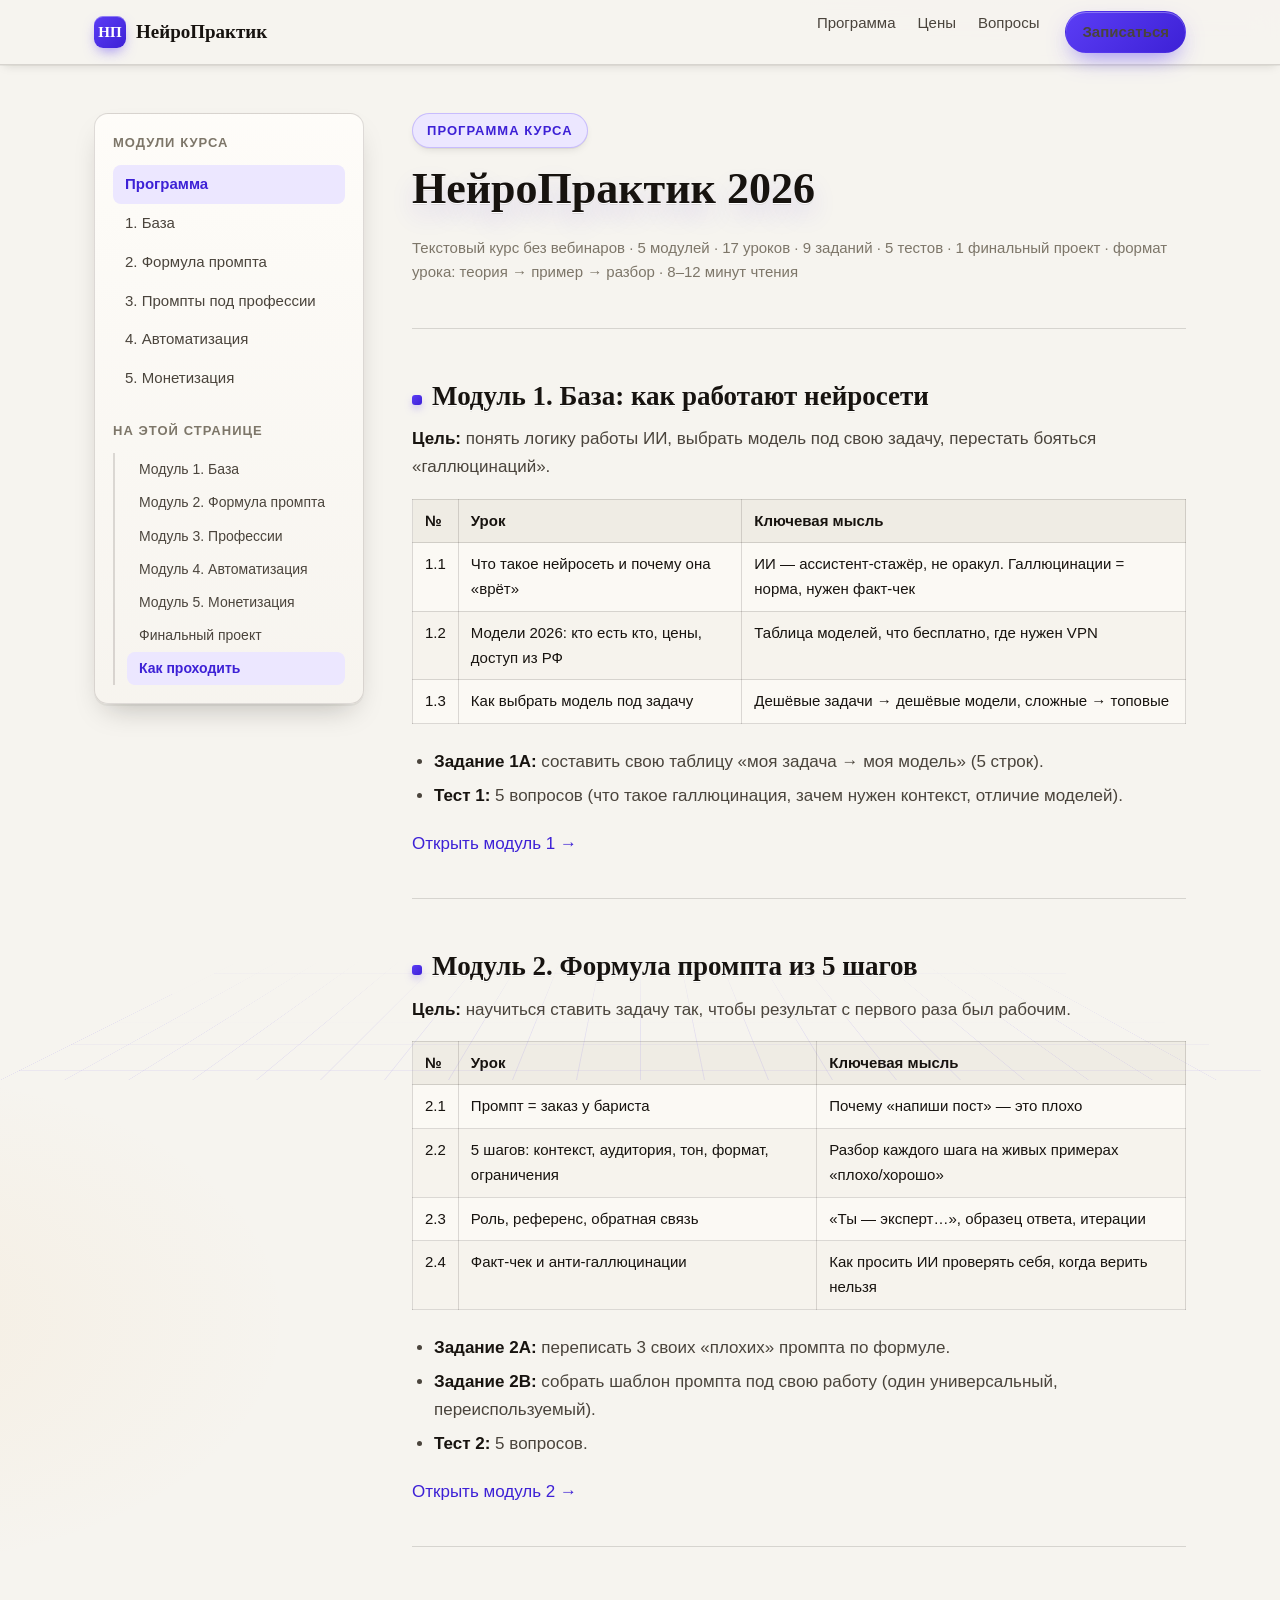
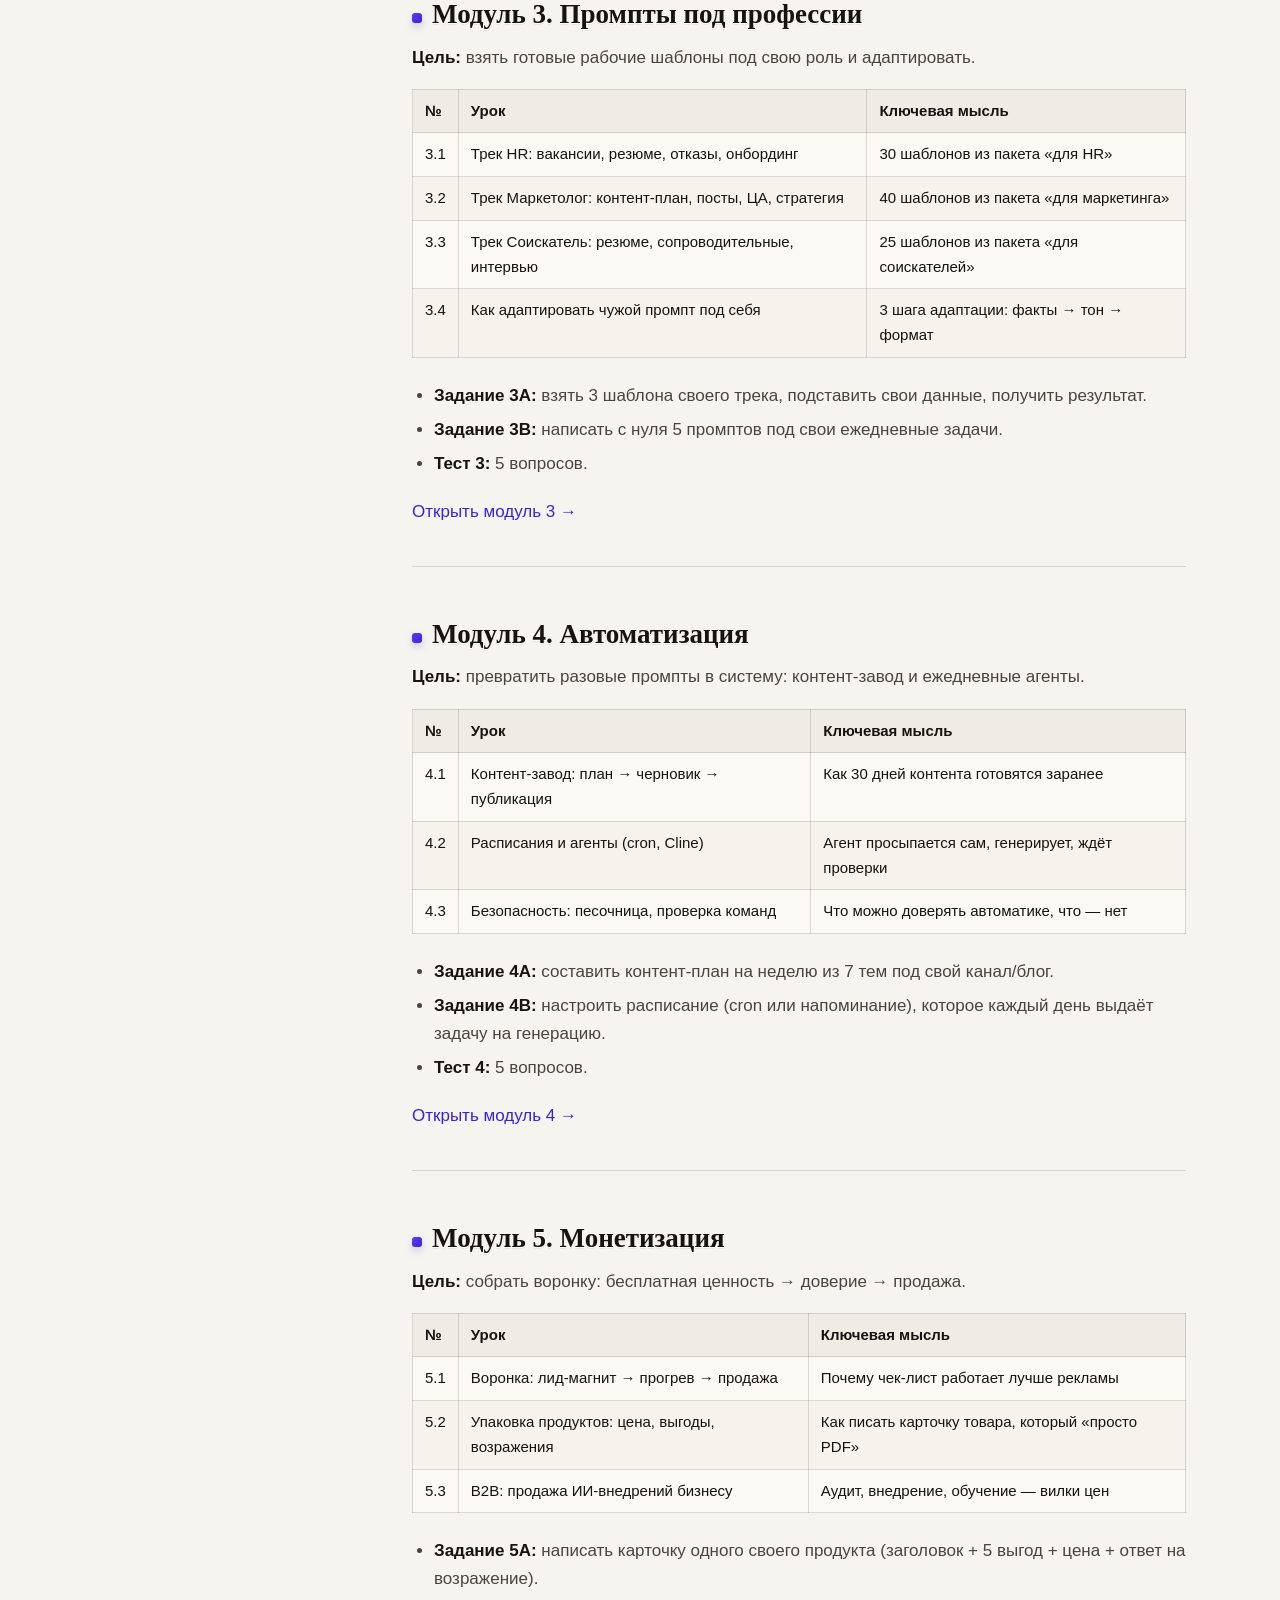
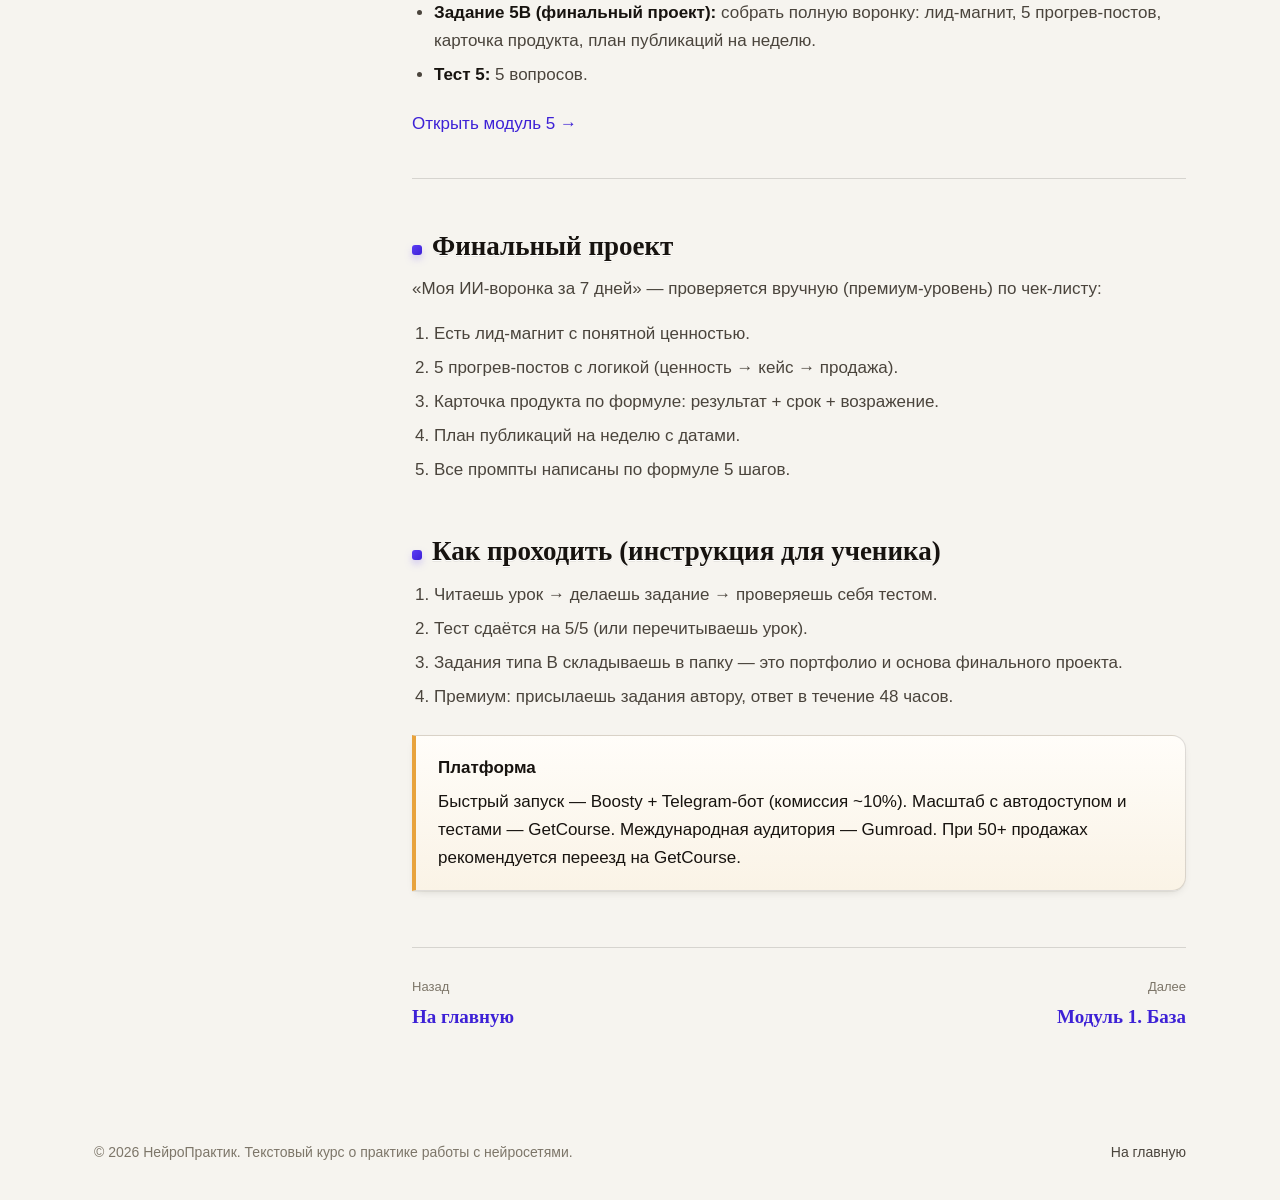
==== kurs/index.html @ 13bbc37a "Курс «НейроПрактик 2026»: 3D-сайт, Telegram-бот продаж, PDF-материалы, контент канала" ====
<!DOCTYPE html>
<html lang="ru">
<head>
  <meta charset="UTF-8">
  <meta name="viewport" content="width=device-width, initial-scale=1.0">
  <title>Программа курса — НейроПрактик 2026</title>
  <link rel="stylesheet" href="../assets/css/style.css">
</head>
<body>

<div class="progress" id="progress"></div>

<nav class="nav">
  <div class="wrap nav-inner">
    <a class="brand" href="../index.html"><span class="brand-mark">НП</span>НейроПрактик</a>
    <button class="burger" id="burger" aria-label="Меню">☰</button>
    <div class="nav-links" id="navLinks">
      <a href="index.html">Программа</a>
      <a href="../index.html#pricing">Цены</a>
      <a href="../index.html#faq">Вопросы</a>
      <a class="btn btn-primary btn-small nav-cta" href="../index.html#pricing">Записаться</a>
    </div>
  </div>
</nav>

<main class="wrap">
  <div class="course-layout">

    <aside class="toc">
      <div class="toc-title">Модули курса</div>
      <ul class="toc-list">
        <li><a class="active" href="index.html">Программа</a></li>
        <li><a href="modul-1.html">1. База</a></li>
        <li><a href="modul-2.html">2. Формула промпта</a></li>
        <li><a href="modul-3.html">3. Промпты под профессии</a></li>
        <li><a href="modul-4.html">4. Автоматизация</a></li>
        <li><a href="modul-5.html">5. Монетизация</a></li>
      </ul>
      <div class="toc-title">На этой странице</div>
      <ul class="toc-list toc-lessons">
        <li><a href="#module-1">Модуль 1. База</a></li>
        <li><a href="#module-2">Модуль 2. Формула промпта</a></li>
        <li><a href="#module-3">Модуль 3. Профессии</a></li>
        <li><a href="#module-4">Модуль 4. Автоматизация</a></li>
        <li><a href="#module-5">Модуль 5. Монетизация</a></li>
        <li><a href="#final">Финальный проект</a></li>
        <li><a href="#how">Как проходить</a></li>
      </ul>
    </aside>

    <article class="lesson-body">
      <header class="lesson-header">
        <span class="eyebrow">Программа курса</span>
        <h1>НейроПрактик 2026</h1>
        <p class="lesson-meta">Текстовый курс без вебинаров · 5 модулей · 17 уроков · 9 заданий · 5 тестов · 1 финальный проект · формат урока: теория → пример → разбор · 8–12 минут чтения</p>
      </header>

      <h2 id="module-1">Модуль 1. База: как работают нейросети</h2>
      <p><strong>Цель:</strong> понять логику работы ИИ, выбрать модель под свою задачу, перестать бояться «галлюцинаций».</p>
      <div class="table-scroll">
        <table>
          <thead><tr><th>№</th><th>Урок</th><th>Ключевая мысль</th></tr></thead>
          <tbody>
            <tr><td>1.1</td><td>Что такое нейросеть и почему она «врёт»</td><td>ИИ — ассистент-стажёр, не оракул. Галлюцинации = норма, нужен факт-чек</td></tr>
            <tr><td>1.2</td><td>Модели 2026: кто есть кто, цены, доступ из РФ</td><td>Таблица моделей, что бесплатно, где нужен VPN</td></tr>
            <tr><td>1.3</td><td>Как выбрать модель под задачу</td><td>Дешёвые задачи → дешёвые модели, сложные → топовые</td></tr>
          </tbody>
        </table>
      </div>
      <ul>
        <li><strong>Задание 1A:</strong> составить свою таблицу «моя задача → моя модель» (5 строк).</li>
        <li><strong>Тест 1:</strong> 5 вопросов (что такое галлюцинация, зачем нужен контекст, отличие моделей).</li>
      </ul>
      <p><a href="modul-1.html">Открыть модуль 1 →</a></p>

      <hr>

      <h2 id="module-2">Модуль 2. Формула промпта из 5 шагов</h2>
      <p><strong>Цель:</strong> научиться ставить задачу так, чтобы результат с первого раза был рабочим.</p>
      <div class="table-scroll">
        <table>
          <thead><tr><th>№</th><th>Урок</th><th>Ключевая мысль</th></tr></thead>
          <tbody>
            <tr><td>2.1</td><td>Промпт = заказ у бариста</td><td>Почему «напиши пост» — это плохо</td></tr>
            <tr><td>2.2</td><td>5 шагов: контекст, аудитория, тон, формат, ограничения</td><td>Разбор каждого шага на живых примерах «плохо/хорошо»</td></tr>
            <tr><td>2.3</td><td>Роль, референс, обратная связь</td><td>«Ты — эксперт…», образец ответа, итерации</td></tr>
            <tr><td>2.4</td><td>Факт-чек и анти-галлюцинации</td><td>Как просить ИИ проверять себя, когда верить нельзя</td></tr>
          </tbody>
        </table>
      </div>
      <ul>
        <li><strong>Задание 2A:</strong> переписать 3 своих «плохих» промпта по формуле.</li>
        <li><strong>Задание 2B:</strong> собрать шаблон промпта под свою работу (один универсальный, переиспользуемый).</li>
        <li><strong>Тест 2:</strong> 5 вопросов.</li>
      </ul>
      <p><a href="modul-2.html">Открыть модуль 2 →</a></p>

      <hr>

      <h2 id="module-3">Модуль 3. Промпты под профессии</h2>
      <p><strong>Цель:</strong> взять готовые рабочие шаблоны под свою роль и адаптировать.</p>
      <div class="table-scroll">
        <table>
          <thead><tr><th>№</th><th>Урок</th><th>Ключевая мысль</th></tr></thead>
          <tbody>
            <tr><td>3.1</td><td>Трек HR: вакансии, резюме, отказы, онбординг</td><td>30 шаблонов из пакета «для HR»</td></tr>
            <tr><td>3.2</td><td>Трек Маркетолог: контент-план, посты, ЦА, стратегия</td><td>40 шаблонов из пакета «для маркетинга»</td></tr>
            <tr><td>3.3</td><td>Трек Соискатель: резюме, сопроводительные, интервью</td><td>25 шаблонов из пакета «для соискателей»</td></tr>
            <tr><td>3.4</td><td>Как адаптировать чужой промпт под себя</td><td>3 шага адаптации: факты → тон → формат</td></tr>
          </tbody>
        </table>
      </div>
      <ul>
        <li><strong>Задание 3A:</strong> взять 3 шаблона своего трека, подставить свои данные, получить результат.</li>
        <li><strong>Задание 3B:</strong> написать с нуля 5 промптов под свои ежедневные задачи.</li>
        <li><strong>Тест 3:</strong> 5 вопросов.</li>
      </ul>
      <p><a href="modul-3.html">Открыть модуль 3 →</a></p>

      <hr>

      <h2 id="module-4">Модуль 4. Автоматизация</h2>
      <p><strong>Цель:</strong> превратить разовые промпты в систему: контент-завод и ежедневные агенты.</p>
      <div class="table-scroll">
        <table>
          <thead><tr><th>№</th><th>Урок</th><th>Ключевая мысль</th></tr></thead>
          <tbody>
            <tr><td>4.1</td><td>Контент-завод: план → черновик → публикация</td><td>Как 30 дней контента готовятся заранее</td></tr>
            <tr><td>4.2</td><td>Расписания и агенты (cron, Cline)</td><td>Агент просыпается сам, генерирует, ждёт проверки</td></tr>
            <tr><td>4.3</td><td>Безопасность: песочница, проверка команд</td><td>Что можно доверять автоматике, что — нет</td></tr>
          </tbody>
        </table>
      </div>
      <ul>
        <li><strong>Задание 4A:</strong> составить контент-план на неделю из 7 тем под свой канал/блог.</li>
        <li><strong>Задание 4B:</strong> настроить расписание (cron или напоминание), которое каждый день выдаёт задачу на генерацию.</li>
        <li><strong>Тест 4:</strong> 5 вопросов.</li>
      </ul>
      <p><a href="modul-4.html">Открыть модуль 4 →</a></p>

      <hr>

      <h2 id="module-5">Модуль 5. Монетизация</h2>
      <p><strong>Цель:</strong> собрать воронку: бесплатная ценность → доверие → продажа.</p>
      <div class="table-scroll">
        <table>
          <thead><tr><th>№</th><th>Урок</th><th>Ключевая мысль</th></tr></thead>
          <tbody>
            <tr><td>5.1</td><td>Воронка: лид-магнит → прогрев → продажа</td><td>Почему чек-лист работает лучше рекламы</td></tr>
            <tr><td>5.2</td><td>Упаковка продуктов: цена, выгоды, возражения</td><td>Как писать карточку товара, который «просто PDF»</td></tr>
            <tr><td>5.3</td><td>B2B: продажа ИИ-внедрений бизнесу</td><td>Аудит, внедрение, обучение — вилки цен</td></tr>
          </tbody>
        </table>
      </div>
      <ul>
        <li><strong>Задание 5A:</strong> написать карточку одного своего продукта (заголовок + 5 выгод + цена + ответ на возражение).</li>
        <li><strong>Задание 5B (финальный проект):</strong> собрать полную воронку: лид-магнит, 5 прогрев-постов, карточка продукта, план публикаций на неделю.</li>
        <li><strong>Тест 5:</strong> 5 вопросов.</li>
      </ul>
      <p><a href="modul-5.html">Открыть модуль 5 →</a></p>

      <hr>

      <h2 id="final">Финальный проект</h2>
      <p>«Моя ИИ-воронка за 7 дней» — проверяется вручную (премиум-уровень) по чек-листу:</p>
      <ol>
        <li>Есть лид-магнит с понятной ценностью.</li>
        <li>5 прогрев-постов с логикой (ценность → кейс → продажа).</li>
        <li>Карточка продукта по формуле: результат + срок + возражение.</li>
        <li>План публикаций на неделю с датами.</li>
        <li>Все промпты написаны по формуле 5 шагов.</li>
      </ol>

      <h2 id="how">Как проходить (инструкция для ученика)</h2>
      <ol>
        <li>Читаешь урок → делаешь задание → проверяешь себя тестом.</li>
        <li>Тест сдаётся на 5/5 (или перечитываешь урок).</li>
        <li>Задания типа B складываешь в папку — это портфолио и основа финального проекта.</li>
        <li>Премиум: присылаешь задания автору, ответ в течение 48 часов.</li>
      </ol>

      <div class="callout reveal">
        <div class="callout-title">Платформа</div>
        <p>Быстрый запуск — Boosty + Telegram-бот (комиссия ~10%). Масштаб с автодоступом и тестами — GetCourse. Международная аудитория — Gumroad. При 50+ продажах рекомендуется переезд на GetCourse.</p>
      </div>

      <nav class="pager">
        <a href="../index.html">
          <span class="pager-label">Назад</span>
          <span class="pager-title">На главную</span>
        </a>
        <a class="next" href="modul-1.html">
          <span class="pager-label">Далее</span>
          <span class="pager-title">Модуль 1. База</span>
        </a>
      </nav>
    </article>
  </div>
</main>

<footer class="footer">
  <div class="wrap footer-inner">
    <span>© 2026 НейроПрактик. Текстовый курс о практике работы с нейросетями.</span>
    <span><a href="../index.html">На главную</a></span>
  </div>
</footer>

<script src="../assets/js/app.js"></script>
</body>
</html>
---- assets/css/style.css ----
/* ==========================================================================
   НейроПрактик 2026 — 3D-редакция дизайн-системы
   Глубина, перспектива, свет: бумага + чернила + электрический фиолет
   ========================================================================== */

:root {
  --paper: #f6f4ef;
  --paper-2: #efece4;
  --ink: #17130f;
  --ink-soft: #4a443c;
  --muted: #7d7669;
  --violet: #5b3df5;
  --violet-deep: #3d21d6;
  --violet-light: #8f76ff;
  --violet-tint: #ece7ff;
  --amber: #e8a33d;
  --green: #1f7a4d;
  --card: #fffdf9;
  --line: rgba(23, 19, 15, 0.14);
  --line-strong: rgba(23, 19, 15, 0.32);
  --display: Georgia, "Times New Roman", "Noto Serif", serif;
  --body: -apple-system, BlinkMacSystemFont, "Segoe UI", Roboto, "Helvetica Neue", Arial, sans-serif;
  --mono: "SF Mono", ui-monospace, Menlo, Consolas, monospace;
  --wrap: 1140px;
  --radius: 14px;
  /* 3D-токены */
  --depth-1: 0 1px 0 rgba(23, 19, 15, 0.05), 0 4px 10px -4px rgba(23, 19, 15, 0.15);
  --depth-2: 0 2px 0 rgba(23, 19, 15, 0.05), 0 14px 30px -12px rgba(23, 19, 15, 0.28);
  --depth-3: 0 4px 0 rgba(23, 19, 15, 0.06), 0 30px 60px -24px rgba(23, 19, 15, 0.38);
  --glow-violet: 0 18px 50px -18px rgba(91, 61, 245, 0.55);
  --ease-3d: cubic-bezier(0.22, 1, 0.36, 1);
}

* { box-sizing: border-box; }

html { scroll-behavior: smooth; }

body {
  margin: 0;
  font-family: var(--body);
  font-size: 17px;
  line-height: 1.65;
  color: var(--ink);
  background:
    radial-gradient(900px 480px at 85% -5%, rgba(91, 61, 245, 0.10), transparent 60%),
    radial-gradient(700px 420px at -10% 30%, rgba(232, 163, 61, 0.07), transparent 60%),
    var(--paper);
  -webkit-font-smoothing: antialiased;
  overflow-x: hidden;
}

/* фоновая перспективная сетка */
body::before {
  content: "";
  position: fixed;
  inset: auto 0 -20% 0;
  height: 45vh;
  background-image:
    linear-gradient(rgba(91, 61, 245, 0.10) 1px, transparent 1px),
    linear-gradient(90deg, rgba(91, 61, 245, 0.10) 1px, transparent 1px);
  background-size: 64px 64px;
  transform: perspective(600px) rotateX(62deg);
  transform-origin: center bottom;
  mask-image: linear-gradient(to top, #000 30%, transparent);
  -webkit-mask-image: linear-gradient(to top, #000 30%, transparent);
  pointer-events: none;
  z-index: 0;
}

main, .nav, .footer { position: relative; z-index: 1; }

img { max-width: 100%; }

a { color: var(--violet-deep); text-decoration: none; }
a:hover { text-decoration: underline; }

h1, h2, h3, h4 { font-family: var(--display); font-weight: 700; line-height: 1.12; margin: 0 0 0.5em; }

p { margin: 0 0 1em; }

.wrap { max-width: var(--wrap); margin: 0 auto; padding: 0 24px; }

/* ---------- 3D-утилиты ---------- */

.scene { perspective: 1200px; }

.tilt3d {
  transform-style: preserve-3d;
  transition: transform 0.35s var(--ease-3d), box-shadow 0.35s var(--ease-3d);
  will-change: transform;
}

.reveal { opacity: 1; transform: none; }
.js .reveal {
  opacity: 0;
  transform: translateY(34px) rotateX(8deg);
  transform-origin: center top;
  transition: opacity 0.7s var(--ease-3d), transform 0.7s var(--ease-3d);
}
.js .reveal.in-view { opacity: 1; transform: translateY(0) rotateX(0); }

@media (prefers-reduced-motion: reduce) {
  .js .reveal { opacity: 1; transform: none; transition: none; }
  html { scroll-behavior: auto; }
  .tilt3d { transition: none; }
}

/* ---------- прогресс и навигация ---------- */

.progress {
  position: fixed; top: 0; left: 0; height: 3px; width: 0;
  background: linear-gradient(90deg, var(--violet), var(--amber));
  z-index: 100; transition: width 0.1s linear;
}

.nav {
  position: sticky; top: 0; z-index: 90;
  background: rgba(246, 244, 239, 0.85);
  backdrop-filter: blur(14px);
  border-bottom: 1px solid var(--line);
  box-shadow: var(--depth-1);
}
.nav-inner { display: flex; align-items: center; gap: 28px; height: 64px; }
.brand { display: flex; align-items: center; gap: 10px; font-family: var(--display); font-weight: 700; font-size: 19px; color: var(--ink); }
.brand:hover { text-decoration: none; }
.brand-mark {
  width: 32px; height: 32px; border-radius: 9px; display: grid; place-items: center;
  background: linear-gradient(135deg, var(--violet), var(--violet-deep));
  color: #fff; font-family: var(--display); font-size: 15px; font-weight: 700;
  box-shadow: 0 6px 14px -4px rgba(91, 61, 245, 0.6), inset 0 1px 0 rgba(255, 255, 255, 0.35);
  transform: translateZ(10px);
}
.nav-links { display: flex; gap: 22px; margin-left: auto; }
.nav-links a { color: var(--ink-soft); font-size: 15px; }
.nav-links a:hover { color: var(--violet-deep); text-decoration: none; }
.nav-cta { margin-left: 4px; }

.btn {
  display: inline-flex; align-items: center; gap: 8px;
  padding: 12px 24px; border-radius: 999px; font-size: 15px; font-weight: 600;
  border: 1px solid transparent; cursor: pointer; text-align: center;
  transition: transform 0.15s var(--ease-3d), box-shadow 0.15s var(--ease-3d), background 0.15s;
}
.btn:hover { text-decoration: none; }
.btn:active { transform: translateY(2px); }
.btn-primary {
  background: linear-gradient(135deg, var(--violet), var(--violet-deep));
  color: #fff;
  box-shadow: 0 10px 24px -8px rgba(91, 61, 245, 0.65), inset 0 1px 0 rgba(255, 255, 255, 0.3);
}
.btn-primary:hover { transform: translateY(-2px); box-shadow: 0 16px 32px -10px rgba(91, 61, 245, 0.75), inset 0 1px 0 rgba(255, 255, 255, 0.3); }
.btn-ghost { border-color: var(--line-strong); color: var(--ink); background: rgba(255, 253, 249, 0.7); }
.btn-ghost:hover { border-color: var(--ink); transform: translateY(-2px); box-shadow: var(--depth-2); }
.btn-small { padding: 8px 16px; font-size: 14px; }

.burger { display: none; margin-left: auto; background: rgba(255, 253, 249, 0.8); border: 1px solid var(--line-strong); border-radius: 8px; padding: 8px 12px; font-size: 18px; cursor: pointer; }

/* ---------- герой ---------- */

.hero { padding: 90px 0 70px; border-bottom: 1px solid var(--line); position: relative; overflow: hidden; }

.orb {
  position: absolute; border-radius: 50%; pointer-events: none;
  filter: blur(2px); will-change: transform;
}
.orb-1 {
  width: 420px; height: 420px; top: -160px; right: -80px;
  background: radial-gradient(circle at 35% 35%, rgba(143, 118, 255, 0.85), rgba(91, 61, 245, 0.25) 55%, transparent 75%);
  box-shadow: inset -30px -30px 80px rgba(61, 33, 214, 0.35);
}
.orb-2 {
  width: 220px; height: 220px; top: 220px; right: 220px;
  background: radial-gradient(circle at 35% 35%, rgba(255, 214, 145, 0.9), rgba(232, 163, 61, 0.25) 55%, transparent 78%);
}
.orb-3 {
  width: 120px; height: 120px; top: 80px; left: 44%;
  background: radial-gradient(circle at 35% 35%, rgba(255, 255, 255, 0.95), rgba(143, 118, 255, 0.3) 60%, transparent 80%);
}

/* плавающий 3D-стек модулей в герое */
.hero-stack {
  position: absolute; top: 96px; right: 40px; width: 300px; height: 300px;
  perspective: 1000px; pointer-events: none;
}
.hero-card3d {
  position: absolute; width: 230px; padding: 16px 18px;
  background: rgba(255, 253, 249, 0.92); border: 1px solid var(--line);
  border-radius: 14px; box-shadow: var(--depth-3);
  backdrop-filter: blur(6px);
  font-size: 14px;
}
.hero-card3d b { font-family: var(--display); display: block; font-size: 15px; margin-bottom: 2px; }
.hero-card3d span { color: var(--muted); font-size: 12.5px; }
.hero-card3d.c1 { top: 0; left: 40px; transform: rotateY(-14deg) rotateX(6deg) translateZ(40px); }
.hero-card3d.c2 { top: 92px; left: 8px; transform: rotateY(-10deg) rotateX(4deg) translateZ(80px); }
.hero-card3d.c3 { top: 184px; left: 48px; transform: rotateY(-16deg) rotateX(8deg) translateZ(20px); }
.hero-card3d .chip-mini {
  display: inline-block; font-size: 11px; font-weight: 700; letter-spacing: 0.06em;
  text-transform: uppercase; color: var(--violet-deep); background: var(--violet-tint);
  border-radius: 999px; padding: 2px 10px; margin-bottom: 8px;
}

.eyebrow {
  display: inline-flex; align-items: center; gap: 8px;
  font-size: 13px; font-weight: 700; letter-spacing: 0.08em; text-transform: uppercase;
  color: var(--violet-deep); background: var(--violet-tint);
  border: 1px solid rgba(91, 61, 245, 0.25); border-radius: 999px; padding: 6px 14px;
  margin-bottom: 22px; box-shadow: var(--depth-1);
}
.hero h1 {
  font-size: clamp(38px, 5.4vw, 62px); max-width: 15em; letter-spacing: -0.02em;
  text-shadow: 0 1px 0 #fff, 0 2px 0 rgba(23, 19, 15, 0.08), 0 14px 30px rgba(61, 33, 214, 0.18);
}
.hero h1 em {
  font-style: normal; color: var(--violet-deep);
  text-shadow: 0 1px 0 #fff, 0 3px 0 rgba(61, 33, 214, 0.25), 0 16px 34px rgba(91, 61, 245, 0.4);
}
.hero-sub { font-size: 19px; color: var(--ink-soft); max-width: 42em; margin-bottom: 30px; }
.hero-actions { display: flex; flex-wrap: wrap; gap: 14px; margin-bottom: 54px; }

.stats {
  display: grid; grid-template-columns: repeat(5, 1fr);
  border: 1px solid var(--line); border-radius: var(--radius);
  background: linear-gradient(180deg, #fffdf9, #f3f0e9);
  box-shadow: var(--depth-3);
  transform: rotateX(4deg); transform-origin: center top;
}
.stat { padding: 20px 22px; border-right: 1px solid var(--line); }
.stat:last-child { border-right: 0; }
.stat b {
  display: block; font-family: var(--display); font-size: 34px; line-height: 1; color: var(--violet-deep);
  text-shadow: 0 2px 0 rgba(61, 33, 214, 0.18);
}
.stat span { font-size: 13px; color: var(--muted); }

/* ---------- секции ---------- */

.section { padding: 72px 0; border-bottom: 1px solid var(--line); }
.section-head { max-width: 40em; margin-bottom: 40px; }
.section-tag { font-size: 13px; font-weight: 700; letter-spacing: 0.08em; text-transform: uppercase; color: var(--violet-deep); margin-bottom: 10px; }
.section-head h2 {
  font-size: clamp(28px, 3.4vw, 40px); letter-spacing: -0.01em;
  text-shadow: 0 1px 0 #fff, 0 2px 0 rgba(23, 19, 15, 0.07);
}
.section-head p { color: var(--ink-soft); font-size: 18px; margin-bottom: 0; }

.grid { display: grid; gap: 20px; }
.grid-3 { grid-template-columns: repeat(3, 1fr); }
.grid-2 { grid-template-columns: repeat(2, 1fr); }

.card {
  background: linear-gradient(180deg, #fffdf9, #faf7f1);
  border: 1px solid var(--line); border-radius: var(--radius);
  padding: 26px; box-shadow: var(--depth-1);
  transform-style: preserve-3d;
}
.card:hover { box-shadow: var(--depth-3); }
.card h3 { font-size: 21px; transform: translateZ(24px); }
.card p { color: var(--ink-soft); margin-bottom: 0; transform: translateZ(12px); }
.card-num { font-family: var(--display); font-size: 15px; color: var(--violet-deep); font-weight: 700; margin-bottom: 14px; display: block; transform: translateZ(18px); }

/* ---------- программа (3D-модули) ---------- */

.module {
  display: grid; grid-template-columns: 110px 1fr auto; gap: 24px; align-items: center;
  padding: 26px; margin-bottom: 14px;
  background: linear-gradient(180deg, #fffdf9, #f7f4ee);
  border: 1px solid var(--line); border-radius: var(--radius);
  box-shadow: var(--depth-1);
  transform-style: preserve-3d;
  transition: transform 0.35s var(--ease-3d), box-shadow 0.35s var(--ease-3d);
}
.module:hover { box-shadow: var(--depth-3); }
.module-index {
  font-family: var(--display); font-size: 54px; font-weight: 700; color: var(--violet);
  line-height: 1; text-align: center;
  text-shadow:
    0 1px 0 rgba(255, 255, 255, 0.9),
    1px 1px 0 rgba(91, 61, 245, 0.35),
    2px 2px 0 rgba(91, 61, 245, 0.28),
    3px 3px 0 rgba(91, 61, 245, 0.2),
    4px 4px 0 rgba(61, 33, 214, 0.16),
    6px 10px 18px rgba(61, 33, 214, 0.3);
  transform: translateZ(30px);
}
.module h3 { font-size: 23px; margin-bottom: 6px; transform: translateZ(20px); }
.module-goal { color: var(--ink-soft); margin-bottom: 12px; max-width: 46em; transform: translateZ(10px); }
.module-meta { display: flex; flex-wrap: wrap; gap: 8px; transform: translateZ(8px); }
.chip {
  font-size: 13px; color: var(--ink-soft); background: var(--paper-2);
  border: 1px solid var(--line); border-radius: 999px; padding: 3px 12px;
  box-shadow: inset 0 1px 0 rgba(255, 255, 255, 0.7);
}
.module-link { align-self: center; transform: translateZ(20px); }

/* ---------- цены ---------- */

.prices { display: grid; grid-template-columns: repeat(4, 1fr); gap: 16px; align-items: stretch; }
.tier {
  background: linear-gradient(180deg, #fffdf9, #f5f2ec);
  border: 1px solid var(--line); border-radius: var(--radius);
  padding: 28px 24px; display: flex; flex-direction: column; position: relative;
  box-shadow: var(--depth-1);
  transform-style: preserve-3d;
  transition: transform 0.35s var(--ease-3d), box-shadow 0.35s var(--ease-3d);
}
.tier:hover { box-shadow: var(--depth-3); }
.tier-popular {
  border: 2px solid var(--violet);
  box-shadow: var(--glow-violet), var(--depth-2);
  background: linear-gradient(180deg, #ffffff, #efeaff);
  transform: translateZ(40px) rotateY(-2deg);
}
.tier-popular:hover { transform: translateZ(60px) rotateY(-2deg) translateY(-4px); }
.tier-flag {
  position: absolute; top: -13px; left: 24px;
  background: linear-gradient(135deg, var(--violet), var(--violet-deep));
  color: #fff; font-size: 12px; font-weight: 700;
  letter-spacing: 0.06em; text-transform: uppercase; border-radius: 999px; padding: 4px 12px;
  box-shadow: 0 8px 18px -6px rgba(91, 61, 245, 0.7);
}
.tier h3 { font-size: 20px; transform: translateZ(18px); }
.tier-price {
  font-family: var(--display); font-size: 38px; font-weight: 700; margin: 4px 0 14px;
  text-shadow: 0 2px 0 rgba(61, 33, 214, 0.15); transform: translateZ(14px);
}
.tier-price small { font-size: 15px; color: var(--muted); font-family: var(--body); font-weight: 400; }
.tier ul { list-style: none; margin: 0 0 24px; padding: 0; transform: translateZ(8px); }
.tier li { padding: 7px 0 7px 26px; position: relative; color: var(--ink-soft); font-size: 15px; border-top: 1px dashed var(--line); }
.tier li:first-child { border-top: 0; }
.tier li::before { content: "✓"; position: absolute; left: 2px; color: var(--violet); font-weight: 700; }
.tier .btn { margin-top: auto; }

/* ---------- FAQ ---------- */

.faq details {
  border: 1px solid var(--line); border-radius: var(--radius);
  background: linear-gradient(180deg, #fffdf9, #faf7f1);
  margin-bottom: 12px; box-shadow: var(--depth-1);
  transition: box-shadow 0.3s var(--ease-3d), transform 0.3s var(--ease-3d);
}
.faq details:hover { box-shadow: var(--depth-2); transform: translateY(-1px); }
.faq summary {
  cursor: pointer; list-style: none; padding: 18px 22px;
  font-family: var(--display); font-weight: 700; font-size: 18px;
  display: flex; justify-content: space-between; gap: 16px; align-items: center;
}
.faq summary::-webkit-details-marker { display: none; }
.faq summary::after { content: "+"; font-family: var(--body); font-size: 22px; color: var(--violet); }
.faq details[open] summary::after { content: "–"; }
.faq .faq-body { padding: 0 22px 20px; color: var(--ink-soft); }

/* ---------- CTA и подвал ---------- */

.cta { background: linear-gradient(160deg, #241c3d, var(--ink) 60%); color: var(--paper); padding: 72px 0; position: relative; overflow: hidden; }
.cta::after {
  content: ""; position: absolute; width: 480px; height: 480px; top: -200px; right: -120px; border-radius: 50%;
  background: radial-gradient(circle at 35% 35%, rgba(143, 118, 255, 0.5), transparent 65%);
  pointer-events: none;
}
.cta h2 { font-size: clamp(28px, 3.6vw, 42px); color: #fff; max-width: 18em; text-shadow: 0 2px 0 rgba(0, 0, 0, 0.3), 0 18px 40px rgba(91, 61, 245, 0.4); }
.cta p { color: rgba(246, 244, 239, 0.72); max-width: 40em; }
.cta .btn-primary { background: linear-gradient(135deg, #f2b45c, var(--amber)); color: var(--ink); box-shadow: 0 14px 30px -10px rgba(232, 163, 61, 0.7); }
.cta .btn-primary:hover { box-shadow: 0 20px 40px -12px rgba(232, 163, 61, 0.8); }
.cta .btn-ghost { border-color: rgba(246, 244, 239, 0.4); color: var(--paper); background: transparent; }
.cta .btn-ghost:hover { border-color: var(--paper); }
.cta-actions { display: flex; flex-wrap: wrap; gap: 14px; margin-top: 26px; position: relative; z-index: 1; }

.footer { padding: 36px 0; color: var(--muted); font-size: 14px; }
.footer-inner { display: flex; flex-wrap: wrap; gap: 18px; justify-content: space-between; }
.footer a { color: var(--ink-soft); }

/* ---------- страницы курса ---------- */

.course-layout { display: grid; grid-template-columns: 270px 1fr; gap: 48px; padding: 48px 0 72px; }

.toc {
  position: sticky; top: 88px; align-self: start; max-height: calc(100vh - 120px); overflow: auto;
  background: linear-gradient(180deg, rgba(255, 253, 249, 0.9), rgba(247, 244, 238, 0.9));
  border: 1px solid var(--line); border-radius: var(--radius);
  padding: 18px; box-shadow: var(--depth-2);
}
.toc-title { font-size: 13px; font-weight: 700; letter-spacing: 0.08em; text-transform: uppercase; color: var(--muted); margin-bottom: 12px; }
.toc-list { list-style: none; margin: 0 0 22px; padding: 0; }
.toc-list a { display: block; padding: 7px 12px; border-radius: 8px; color: var(--ink-soft); font-size: 15px; }
.toc-list a:hover { background: var(--paper-2); text-decoration: none; }
.toc-list a.active { background: var(--violet-tint); color: var(--violet-deep); font-weight: 600; }
.toc-lessons { margin: 6px 0 0 0; padding-left: 12px; border-left: 2px solid var(--line); }
.toc-lessons a { font-size: 14px; padding: 5px 12px; }

.lesson-header {
  border-bottom: 1px solid var(--line); padding-bottom: 28px; margin-bottom: 36px;
}
.lesson-header .eyebrow { margin-bottom: 16px; }
.lesson-header h1 { font-size: clamp(30px, 4vw, 44px); text-shadow: 0 1px 0 #fff, 0 2px 0 rgba(23, 19, 15, 0.07), 0 12px 26px rgba(61, 33, 214, 0.15); }
.lesson-meta { color: var(--muted); font-size: 15px; }

.lesson-body { max-width: 46em; }
.lesson-body h2 {
  font-size: 27px; margin: 44px 0 14px; padding-top: 8px;
  text-shadow: 0 1px 0 #fff, 0 2px 0 rgba(23, 19, 15, 0.06);
}
.lesson-body h2::before {
  content: ""; display: inline-block; width: 10px; height: 10px; border-radius: 3px;
  background: linear-gradient(135deg, var(--violet), var(--violet-deep));
  margin-right: 10px; box-shadow: 0 4px 8px -2px rgba(91, 61, 245, 0.6);
}
.lesson-body h3 { font-size: 20px; margin: 30px 0 10px; }
.lesson-body > p, .lesson-body li { color: var(--ink-soft); }
.lesson-body strong { color: var(--ink); }
.lesson-body ul, .lesson-body ol { margin: 0 0 1.2em; padding-left: 22px; }
.lesson-body li { margin-bottom: 6px; }
.lesson-body hr { border: 0; border-top: 1px solid var(--line); margin: 40px 0; }
.lesson-body blockquote {
  margin: 20px 0; padding: 14px 20px; border-left: 3px solid var(--violet);
  background: linear-gradient(180deg, var(--violet-tint), #e2dbff);
  border-radius: 0 10px 10px 0; color: var(--ink);
  box-shadow: var(--depth-1), inset 0 1px 0 rgba(255, 255, 255, 0.6);
}
.lesson-body blockquote p:last-child { margin-bottom: 0; }
.lesson-body code { font-family: var(--mono); font-size: 0.9em; background: var(--paper-2); padding: 2px 6px; border-radius: 5px; }
.lesson-body pre {
  background: linear-gradient(160deg, #241f36, #14101d); color: #e9e6df;
  padding: 18px 20px; border-radius: var(--radius); overflow: auto;
  box-shadow: var(--depth-3), inset 0 1px 0 rgba(255, 255, 255, 0.08);
}
.lesson-body pre code { background: none; padding: 0; color: inherit; }

.table-scroll { overflow-x: auto; margin: 0 0 1.4em; }
table { border-collapse: collapse; width: 100%; font-size: 15px; background: rgba(255, 253, 249, 0.6); }
th, td { border: 1px solid var(--line); padding: 9px 12px; text-align: left; vertical-align: top; }
th { background: var(--paper-2); font-weight: 700; }
tbody tr:nth-child(even) { background: rgba(239, 236, 228, 0.45); }

.callout {
  border: 1px solid var(--line); border-left: 4px solid var(--amber);
  background: linear-gradient(180deg, #fffdf9, #faf3e6);
  border-radius: 0 var(--radius) var(--radius) 0;
  padding: 18px 22px; margin: 24px 0; box-shadow: var(--depth-1);
}
.callout-title { font-weight: 700; margin-bottom: 6px; }
.callout p:last-child { margin-bottom: 0; }

.task {
  border: 1px solid var(--line);
  background: linear-gradient(180deg, #fffdf9, #f4f1ea);
  border-radius: var(--radius); padding: 24px 26px; margin: 28px 0;
  box-shadow: var(--depth-2), inset 0 1px 0 rgba(255, 255, 255, 0.7);
}
.task-tag {
  display: inline-block; font-size: 12px; font-weight: 700; letter-spacing: 0.06em;
  text-transform: uppercase; color: var(--violet-deep); background: var(--violet-tint);
  border-radius: 6px; padding: 3px 10px; margin-bottom: 12px;
  box-shadow: var(--depth-1);
}
.task h3 { margin-top: 0; }

.test {
  border: 1px dashed var(--line-strong); border-radius: var(--radius);
  padding: 24px 26px; margin: 28px 0; background: rgba(255, 253, 249, 0.7);
}
.test ol { margin-bottom: 14px; }
.test-answer { font-weight: 700; color: var(--green); }

.checklist { list-style: none; padding: 0; }
.checklist li { padding-left: 30px; position: relative; margin-bottom: 8px; }
.checklist li::before {
  content: ""; position: absolute; left: 0; top: 7px; width: 15px; height: 15px;
  border: 1.5px solid var(--line-strong); border-radius: 4px;
  box-shadow: inset 0 1px 2px rgba(23, 19, 15, 0.12);
}

.pager {
  display: flex; justify-content: space-between; gap: 16px;
  border-top: 1px solid var(--line); padding-top: 28px; margin-top: 56px;
}
.pager a { max-width: 48%; }
.pager .pager-label { display: block; font-size: 13px; color: var(--muted); margin-bottom: 4px; }
.pager .pager-title { font-family: var(--display); font-weight: 700; font-size: 19px; color: var(--violet-deep); }
.pager .next { text-align: right; margin-left: auto; }

/* ---------- адаптив ---------- */

@media (max-width: 1280px) {
  .hero-stack { display: none; }
}

@media (max-width: 1024px) {
  .prices { grid-template-columns: repeat(2, 1fr); }
  .tier-popular { transform: none; }
  .tier-popular:hover { transform: translateY(-4px); }
  .stats { grid-template-columns: repeat(3, 1fr); }
  .stat:nth-child(3) { border-right: 0; }
  .course-layout { grid-template-columns: 1fr; }
  .toc { position: static; max-height: none; }
}

@media (max-width: 760px) {
  body { font-size: 16px; }
  .nav-links, .nav-cta { display: none; }
  .nav-links.open { display: flex; flex-direction: column; position: absolute; top: 64px; left: 0; right: 0; background: var(--paper); border-bottom: 1px solid var(--line); padding: 16px 24px 20px; gap: 14px; }
  .nav-links.open .nav-cta { display: inline-flex; }
  .burger { display: block; }
  .grid-3, .grid-2 { grid-template-columns: 1fr; }
  .prices { grid-template-columns: 1fr; }
  .stats { grid-template-columns: repeat(2, 1fr); transform: none; }
  .stat { border-right: 0; border-bottom: 1px solid var(--line); }
  .stat:nth-child(odd) { border-right: 1px solid var(--line); }
  .module { grid-template-columns: 1fr; gap: 10px; }
  .module-link { justify-self: start; }
  .section { padding: 52px 0; }
  .hero { padding: 56px 0 48px; }
}
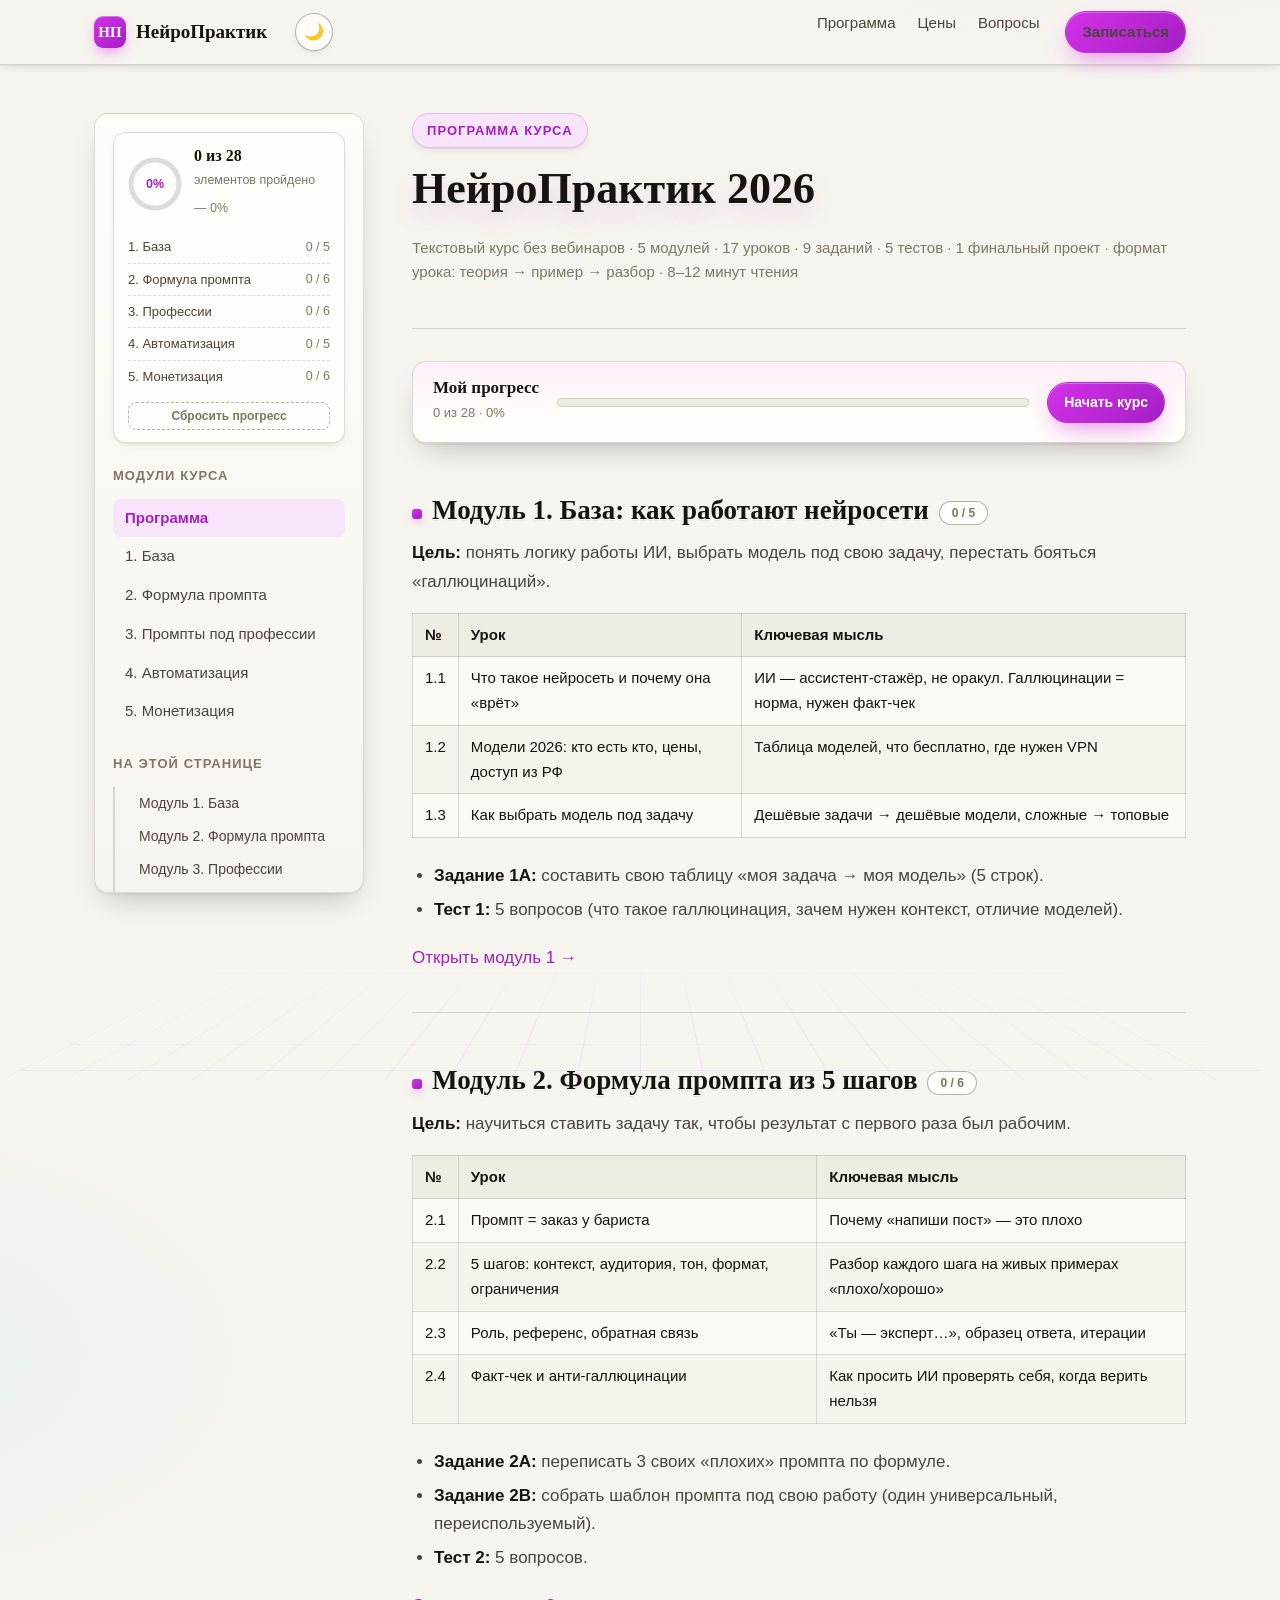
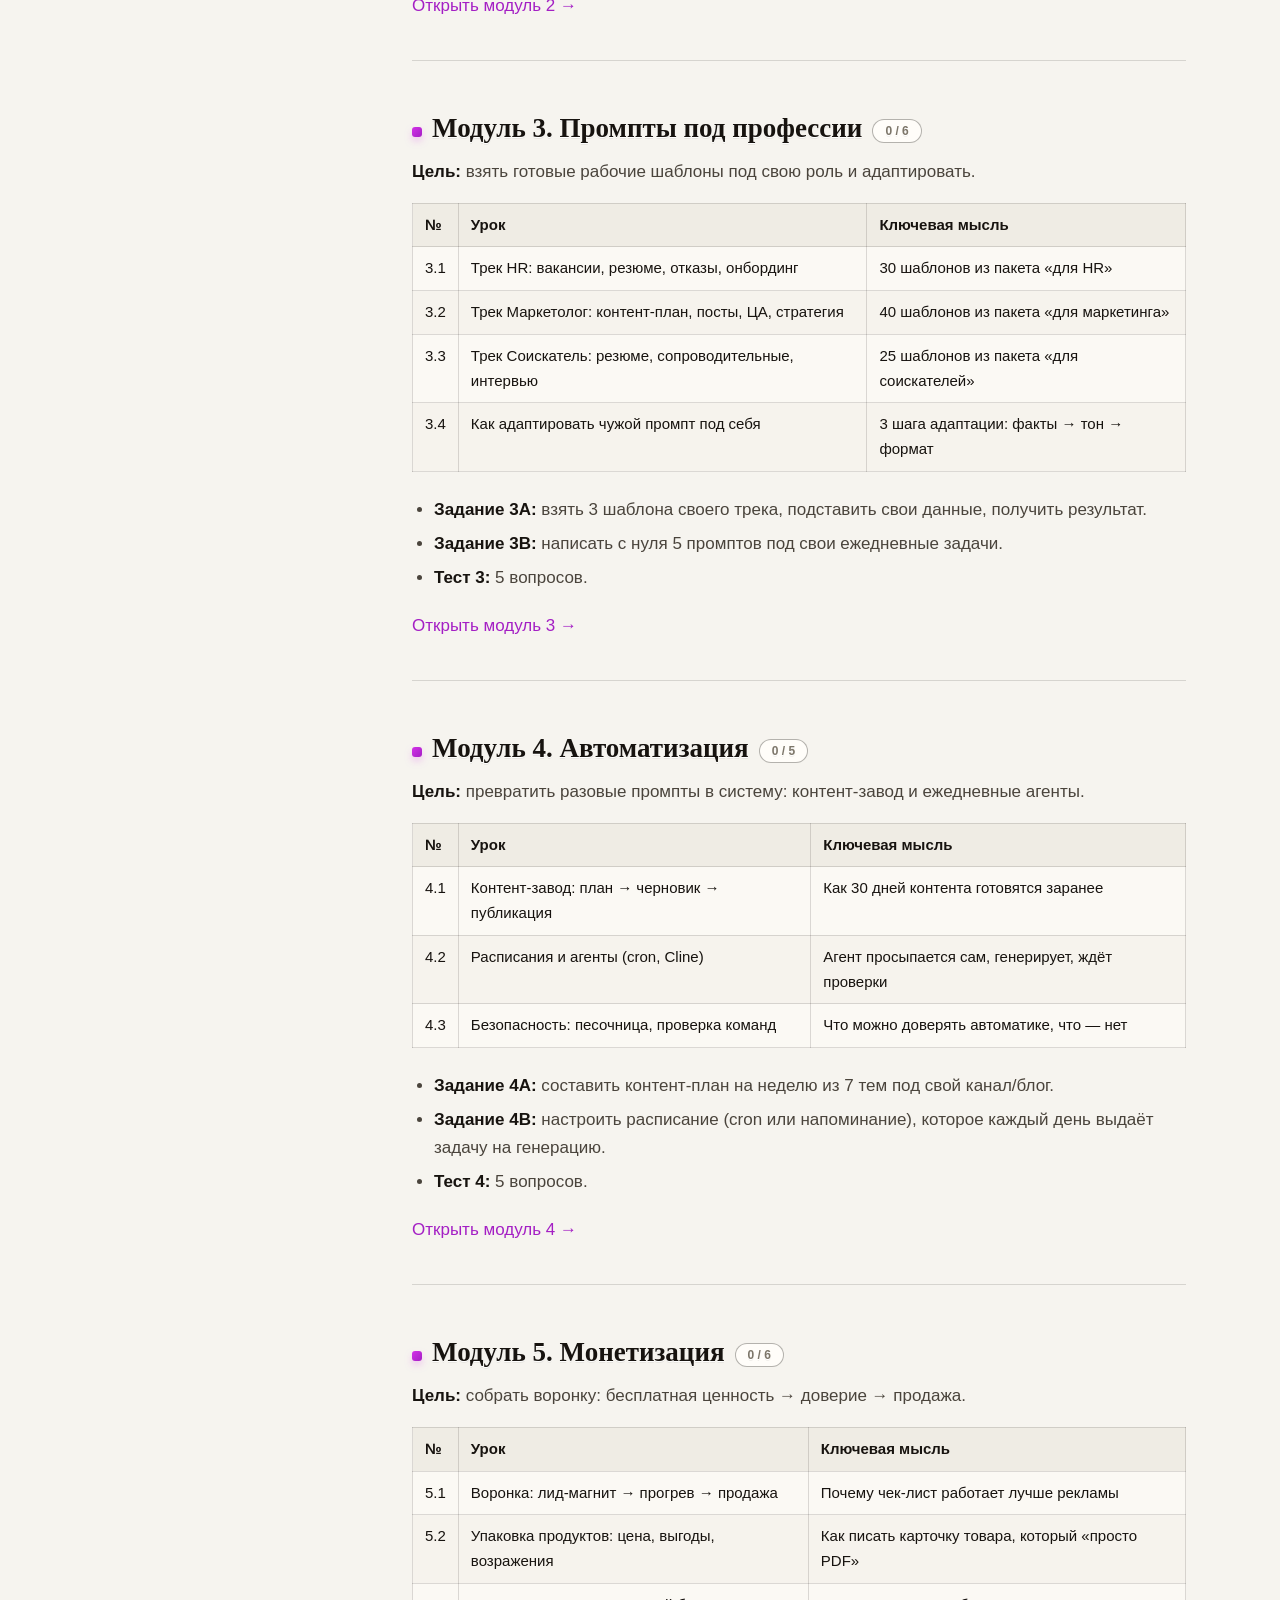
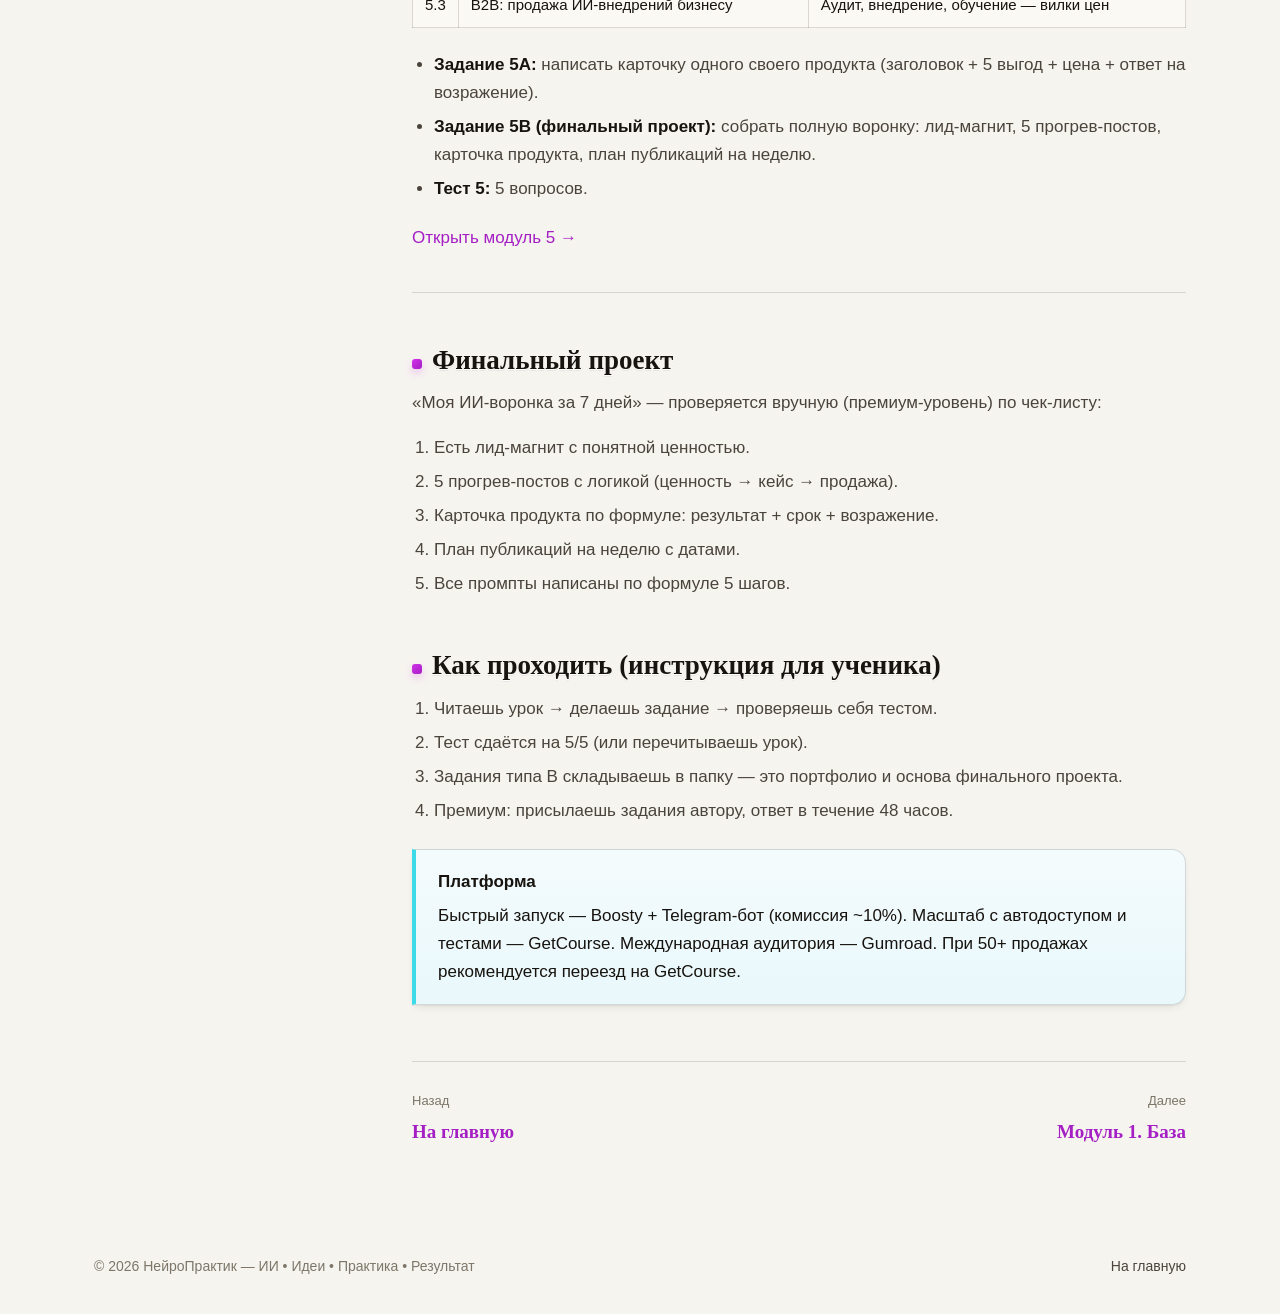
==== commit a1785e15: "Единый бренд-стиль «НейроПрактик» + настройка Telegram Бренд (assets/brand/README.md): - Палитра: не" ====
--- a/kurs/index.html
+++ b/kurs/index.html
@@ -3,8 +3,11 @@
 <head>
   <meta charset="UTF-8">
   <meta name="viewport" content="width=device-width, initial-scale=1.0">
+  <script>try{var t=localStorage.getItem('np-theme');if(!t)t=window.matchMedia&&matchMedia('(prefers-color-scheme: dark)').matches?'dark':'light';document.documentElement.setAttribute('data-theme',t);}catch(e){}</script>
   <title>Программа курса — НейроПрактик 2026</title>
+  <link rel="icon" type="image/svg+xml" href="../assets/img/favicon.svg">
   <link rel="stylesheet" href="../assets/css/style.css">
+  <link rel="stylesheet" href="../assets/css/course.css">
 </head>
 <body>
 
@@ -200,11 +203,12 @@
 
 <footer class="footer">
   <div class="wrap footer-inner">
-    <span>© 2026 НейроПрактик. Текстовый курс о практике работы с нейросетями.</span>
+    <span>© 2026 НейроПрактик — ИИ • Идеи • Практика • Результат</span>
     <span><a href="../index.html">На главную</a></span>
   </div>
 </footer>
 
 <script src="../assets/js/app.js"></script>
+<script src="../assets/js/course.js"></script>
 </body>
 </html>
--- a/assets/css/style.css
+++ b/assets/css/style.css
@@ -9,11 +9,12 @@
   --ink: #17130f;
   --ink-soft: #4a443c;
   --muted: #7d7669;
-  --violet: #5b3df5;
-  --violet-deep: #3d21d6;
-  --violet-light: #8f76ff;
-  --violet-tint: #ece7ff;
-  --amber: #e8a33d;
+  /* Бренд «НейроПрактик»: неон-маджента + фиолет (как на баннере канала) */
+  --violet: #d331e8;
+  --violet-deep: #a41fc4;
+  --violet-light: #f07dff;
+  --violet-tint: #f7e6fb;
+  --amber: #3ddbe8; /* второй акцент — неоновый циан */
   --green: #1f7a4d;
   --card: #fffdf9;
   --line: rgba(23, 19, 15, 0.14);
@@ -27,7 +28,7 @@
   --depth-1: 0 1px 0 rgba(23, 19, 15, 0.05), 0 4px 10px -4px rgba(23, 19, 15, 0.15);
   --depth-2: 0 2px 0 rgba(23, 19, 15, 0.05), 0 14px 30px -12px rgba(23, 19, 15, 0.28);
   --depth-3: 0 4px 0 rgba(23, 19, 15, 0.06), 0 30px 60px -24px rgba(23, 19, 15, 0.38);
-  --glow-violet: 0 18px 50px -18px rgba(91, 61, 245, 0.55);
+  --glow-violet: 0 18px 50px -18px rgba(211, 49, 232, 0.55);
   --ease-3d: cubic-bezier(0.22, 1, 0.36, 1);
 }
 
@@ -42,8 +43,8 @@
   line-height: 1.65;
   color: var(--ink);
   background:
-    radial-gradient(900px 480px at 85% -5%, rgba(91, 61, 245, 0.10), transparent 60%),
-    radial-gradient(700px 420px at -10% 30%, rgba(232, 163, 61, 0.07), transparent 60%),
+    radial-gradient(900px 480px at 85% -5%, rgba(211, 49, 232, 0.10), transparent 60%),
+    radial-gradient(700px 420px at -10% 30%, rgba(61, 219, 232, 0.07), transparent 60%),
     var(--paper);
   -webkit-font-smoothing: antialiased;
   overflow-x: hidden;
@@ -56,8 +57,8 @@
   inset: auto 0 -20% 0;
   height: 45vh;
   background-image:
-    linear-gradient(rgba(91, 61, 245, 0.10) 1px, transparent 1px),
-    linear-gradient(90deg, rgba(91, 61, 245, 0.10) 1px, transparent 1px);
+    linear-gradient(rgba(211, 49, 232, 0.10) 1px, transparent 1px),
+    linear-gradient(90deg, rgba(211, 49, 232, 0.10) 1px, transparent 1px);
   background-size: 64px 64px;
   transform: perspective(600px) rotateX(62deg);
   transform-origin: center bottom;
@@ -127,7 +128,7 @@
   width: 32px; height: 32px; border-radius: 9px; display: grid; place-items: center;
   background: linear-gradient(135deg, var(--violet), var(--violet-deep));
   color: #fff; font-family: var(--display); font-size: 15px; font-weight: 700;
-  box-shadow: 0 6px 14px -4px rgba(91, 61, 245, 0.6), inset 0 1px 0 rgba(255, 255, 255, 0.35);
+  box-shadow: 0 6px 14px -4px rgba(211, 49, 232, 0.6), inset 0 1px 0 rgba(255, 255, 255, 0.35);
   transform: translateZ(10px);
 }
 .nav-links { display: flex; gap: 22px; margin-left: auto; }
@@ -146,9 +147,9 @@
 .btn-primary {
   background: linear-gradient(135deg, var(--violet), var(--violet-deep));
   color: #fff;
-  box-shadow: 0 10px 24px -8px rgba(91, 61, 245, 0.65), inset 0 1px 0 rgba(255, 255, 255, 0.3);
-}
-.btn-primary:hover { transform: translateY(-2px); box-shadow: 0 16px 32px -10px rgba(91, 61, 245, 0.75), inset 0 1px 0 rgba(255, 255, 255, 0.3); }
+  box-shadow: 0 10px 24px -8px rgba(211, 49, 232, 0.65), inset 0 1px 0 rgba(255, 255, 255, 0.3);
+}
+.btn-primary:hover { transform: translateY(-2px); box-shadow: 0 16px 32px -10px rgba(211, 49, 232, 0.75), inset 0 1px 0 rgba(255, 255, 255, 0.3); }
 .btn-ghost { border-color: var(--line-strong); color: var(--ink); background: rgba(255, 253, 249, 0.7); }
 .btn-ghost:hover { border-color: var(--ink); transform: translateY(-2px); box-shadow: var(--depth-2); }
 .btn-small { padding: 8px 16px; font-size: 14px; }
@@ -165,16 +166,16 @@
 }
 .orb-1 {
   width: 420px; height: 420px; top: -160px; right: -80px;
-  background: radial-gradient(circle at 35% 35%, rgba(143, 118, 255, 0.85), rgba(91, 61, 245, 0.25) 55%, transparent 75%);
-  box-shadow: inset -30px -30px 80px rgba(61, 33, 214, 0.35);
+  background: radial-gradient(circle at 35% 35%, rgba(240, 125, 255, 0.85), rgba(211, 49, 232, 0.25) 55%, transparent 75%);
+  box-shadow: inset -30px -30px 80px rgba(164, 31, 196, 0.35);
 }
 .orb-2 {
   width: 220px; height: 220px; top: 220px; right: 220px;
-  background: radial-gradient(circle at 35% 35%, rgba(255, 214, 145, 0.9), rgba(232, 163, 61, 0.25) 55%, transparent 78%);
+  background: radial-gradient(circle at 35% 35%, rgba(140, 240, 252, 0.9), rgba(61, 219, 232, 0.25) 55%, transparent 78%);
 }
 .orb-3 {
   width: 120px; height: 120px; top: 80px; left: 44%;
-  background: radial-gradient(circle at 35% 35%, rgba(255, 255, 255, 0.95), rgba(143, 118, 255, 0.3) 60%, transparent 80%);
+  background: radial-gradient(circle at 35% 35%, rgba(255, 255, 255, 0.95), rgba(240, 125, 255, 0.3) 60%, transparent 80%);
 }
 
 /* плавающий 3D-стек модулей в герое */
@@ -204,16 +205,21 @@
   display: inline-flex; align-items: center; gap: 8px;
   font-size: 13px; font-weight: 700; letter-spacing: 0.08em; text-transform: uppercase;
   color: var(--violet-deep); background: var(--violet-tint);
-  border: 1px solid rgba(91, 61, 245, 0.25); border-radius: 999px; padding: 6px 14px;
+  border: 1px solid rgba(211, 49, 232, 0.25); border-radius: 999px; padding: 6px 14px;
   margin-bottom: 22px; box-shadow: var(--depth-1);
+}
+.hero-tagline {
+  font-size: 13px; font-weight: 700; letter-spacing: 0.34em; text-transform: uppercase;
+  color: var(--muted); margin: 0 0 14px;
+  text-shadow: 0 1px 0 rgba(255, 255, 255, 0.5);
 }
 .hero h1 {
   font-size: clamp(38px, 5.4vw, 62px); max-width: 15em; letter-spacing: -0.02em;
-  text-shadow: 0 1px 0 #fff, 0 2px 0 rgba(23, 19, 15, 0.08), 0 14px 30px rgba(61, 33, 214, 0.18);
+  text-shadow: 0 1px 0 #fff, 0 2px 0 rgba(23, 19, 15, 0.08), 0 14px 30px rgba(164, 31, 196, 0.18);
 }
 .hero h1 em {
   font-style: normal; color: var(--violet-deep);
-  text-shadow: 0 1px 0 #fff, 0 3px 0 rgba(61, 33, 214, 0.25), 0 16px 34px rgba(91, 61, 245, 0.4);
+  text-shadow: 0 1px 0 #fff, 0 3px 0 rgba(164, 31, 196, 0.25), 0 16px 34px rgba(211, 49, 232, 0.4);
 }
 .hero-sub { font-size: 19px; color: var(--ink-soft); max-width: 42em; margin-bottom: 30px; }
 .hero-actions { display: flex; flex-wrap: wrap; gap: 14px; margin-bottom: 54px; }
@@ -229,7 +235,7 @@
 .stat:last-child { border-right: 0; }
 .stat b {
   display: block; font-family: var(--display); font-size: 34px; line-height: 1; color: var(--violet-deep);
-  text-shadow: 0 2px 0 rgba(61, 33, 214, 0.18);
+  text-shadow: 0 2px 0 rgba(164, 31, 196, 0.18);
 }
 .stat span { font-size: 13px; color: var(--muted); }
 
@@ -276,11 +282,11 @@
   line-height: 1; text-align: center;
   text-shadow:
     0 1px 0 rgba(255, 255, 255, 0.9),
-    1px 1px 0 rgba(91, 61, 245, 0.35),
-    2px 2px 0 rgba(91, 61, 245, 0.28),
-    3px 3px 0 rgba(91, 61, 245, 0.2),
-    4px 4px 0 rgba(61, 33, 214, 0.16),
-    6px 10px 18px rgba(61, 33, 214, 0.3);
+    1px 1px 0 rgba(211, 49, 232, 0.35),
+    2px 2px 0 rgba(211, 49, 232, 0.28),
+    3px 3px 0 rgba(211, 49, 232, 0.2),
+    4px 4px 0 rgba(164, 31, 196, 0.16),
+    6px 10px 18px rgba(164, 31, 196, 0.3);
   transform: translateZ(30px);
 }
 .module h3 { font-size: 23px; margin-bottom: 6px; transform: translateZ(20px); }
@@ -317,12 +323,12 @@
   background: linear-gradient(135deg, var(--violet), var(--violet-deep));
   color: #fff; font-size: 12px; font-weight: 700;
   letter-spacing: 0.06em; text-transform: uppercase; border-radius: 999px; padding: 4px 12px;
-  box-shadow: 0 8px 18px -6px rgba(91, 61, 245, 0.7);
+  box-shadow: 0 8px 18px -6px rgba(211, 49, 232, 0.7);
 }
 .tier h3 { font-size: 20px; transform: translateZ(18px); }
 .tier-price {
   font-family: var(--display); font-size: 38px; font-weight: 700; margin: 4px 0 14px;
-  text-shadow: 0 2px 0 rgba(61, 33, 214, 0.15); transform: translateZ(14px);
+  text-shadow: 0 2px 0 rgba(164, 31, 196, 0.15); transform: translateZ(14px);
 }
 .tier-price small { font-size: 15px; color: var(--muted); font-family: var(--body); font-weight: 400; }
 .tier ul { list-style: none; margin: 0 0 24px; padding: 0; transform: translateZ(8px); }
@@ -355,13 +361,13 @@
 .cta { background: linear-gradient(160deg, #241c3d, var(--ink) 60%); color: var(--paper); padding: 72px 0; position: relative; overflow: hidden; }
 .cta::after {
   content: ""; position: absolute; width: 480px; height: 480px; top: -200px; right: -120px; border-radius: 50%;
-  background: radial-gradient(circle at 35% 35%, rgba(143, 118, 255, 0.5), transparent 65%);
+  background: radial-gradient(circle at 35% 35%, rgba(240, 125, 255, 0.5), transparent 65%);
   pointer-events: none;
 }
-.cta h2 { font-size: clamp(28px, 3.6vw, 42px); color: #fff; max-width: 18em; text-shadow: 0 2px 0 rgba(0, 0, 0, 0.3), 0 18px 40px rgba(91, 61, 245, 0.4); }
+.cta h2 { font-size: clamp(28px, 3.6vw, 42px); color: #fff; max-width: 18em; text-shadow: 0 2px 0 rgba(0, 0, 0, 0.3), 0 18px 40px rgba(211, 49, 232, 0.4); }
 .cta p { color: rgba(246, 244, 239, 0.72); max-width: 40em; }
-.cta .btn-primary { background: linear-gradient(135deg, #f2b45c, var(--amber)); color: var(--ink); box-shadow: 0 14px 30px -10px rgba(232, 163, 61, 0.7); }
-.cta .btn-primary:hover { box-shadow: 0 20px 40px -12px rgba(232, 163, 61, 0.8); }
+.cta .btn-primary { background: linear-gradient(135deg, #7df2fb, var(--amber)); color: var(--ink); box-shadow: 0 14px 30px -10px rgba(61, 219, 232, 0.7); }
+.cta .btn-primary:hover { box-shadow: 0 20px 40px -12px rgba(61, 219, 232, 0.8); }
 .cta .btn-ghost { border-color: rgba(246, 244, 239, 0.4); color: var(--paper); background: transparent; }
 .cta .btn-ghost:hover { border-color: var(--paper); }
 .cta-actions { display: flex; flex-wrap: wrap; gap: 14px; margin-top: 26px; position: relative; z-index: 1; }
@@ -392,7 +398,7 @@
   border-bottom: 1px solid var(--line); padding-bottom: 28px; margin-bottom: 36px;
 }
 .lesson-header .eyebrow { margin-bottom: 16px; }
-.lesson-header h1 { font-size: clamp(30px, 4vw, 44px); text-shadow: 0 1px 0 #fff, 0 2px 0 rgba(23, 19, 15, 0.07), 0 12px 26px rgba(61, 33, 214, 0.15); }
+.lesson-header h1 { font-size: clamp(30px, 4vw, 44px); text-shadow: 0 1px 0 #fff, 0 2px 0 rgba(23, 19, 15, 0.07), 0 12px 26px rgba(164, 31, 196, 0.15); }
 .lesson-meta { color: var(--muted); font-size: 15px; }
 
 .lesson-body { max-width: 46em; }
@@ -403,7 +409,7 @@
 .lesson-body h2::before {
   content: ""; display: inline-block; width: 10px; height: 10px; border-radius: 3px;
   background: linear-gradient(135deg, var(--violet), var(--violet-deep));
-  margin-right: 10px; box-shadow: 0 4px 8px -2px rgba(91, 61, 245, 0.6);
+  margin-right: 10px; box-shadow: 0 4px 8px -2px rgba(211, 49, 232, 0.6);
 }
 .lesson-body h3 { font-size: 20px; margin: 30px 0 10px; }
 .lesson-body > p, .lesson-body li { color: var(--ink-soft); }
@@ -434,7 +440,7 @@
 
 .callout {
   border: 1px solid var(--line); border-left: 4px solid var(--amber);
-  background: linear-gradient(180deg, #fffdf9, #faf3e6);
+  background: linear-gradient(180deg, #f4fbfd, #e9f8fb);
   border-radius: 0 var(--radius) var(--radius) 0;
   padding: 18px 22px; margin: 24px 0; box-shadow: var(--depth-1);
 }
--- a/assets/css/course.css
+++ b/assets/css/course.css
@@ -0,0 +1,360 @@
+/* ==========================================================================
+   НейроПрактик 2026 — интерактивный слой: тесты, прогресс, тёмная тема
+   Подключается после style.css
+   ========================================================================== */
+
+/* ---------- мелкие общие улучшения ---------- */
+
+[id] { scroll-margin-top: 86px; }
+
+::selection { background: var(--violet); color: #fff; }
+
+/* мягкое свечение карточек в герое (не конфликтует с JS-параллаксом) */
+@keyframes np-glow {
+  0%, 100% { box-shadow: var(--depth-3); }
+  50% { box-shadow: var(--depth-3), 0 0 34px rgba(240, 125, 255, 0.30); }
+}
+.hero-card3d { animation: np-glow 6.5s ease-in-out infinite; }
+.hero-card3d.c2 { animation-delay: -2.2s; }
+.hero-card3d.c3 { animation-delay: -4.4s; }
+
+/* каскад появления карточек */
+.js .grid-3 .reveal:nth-child(2), .js .grid-2 .reveal:nth-child(2) { transition-delay: 0.07s; }
+.js .grid-3 .reveal:nth-child(3) { transition-delay: 0.14s; }
+.js .prices .tier:nth-child(2) { transition-delay: 0.07s; }
+.js .prices .tier:nth-child(3) { transition-delay: 0.14s; }
+.js .prices .tier:nth-child(4) { transition-delay: 0.21s; }
+
+/* блик на главной кнопке */
+.btn-primary { position: relative; overflow: hidden; }
+.btn-primary::after {
+  content: ""; position: absolute; top: 0; bottom: 0; width: 42%; left: -60%;
+  background: linear-gradient(105deg, transparent, rgba(255, 255, 255, 0.38), transparent);
+  transform: skewX(-18deg); transition: left 0.55s var(--ease-3d);
+  pointer-events: none;
+}
+.btn-primary:hover::after { left: 118%; }
+
+/* ---------- интерактивные тесты ---------- */
+
+.np-quiz { margin-top: 16px; display: grid; gap: 12px; }
+
+.np-quiz-q {
+  background: var(--card); border: 1px solid var(--line);
+  border-radius: 12px; padding: 14px 16px; box-shadow: var(--depth-1);
+  transition: border-color 0.2s, box-shadow 0.2s;
+}
+.np-quiz-q.missing {
+  border-color: var(--amber);
+  box-shadow: 0 0 0 3px rgba(61, 219, 232, 0.18);
+}
+
+.np-quiz-qtitle {
+  font-weight: 600; color: var(--ink);
+  display: flex; gap: 10px; align-items: flex-start; margin-bottom: 10px;
+}
+.np-quiz-num {
+  flex: none; width: 24px; height: 24px; border-radius: 8px;
+  background: linear-gradient(135deg, var(--violet), var(--violet-deep));
+  color: #fff; display: grid; place-items: center;
+  font: 700 12px var(--body); box-shadow: 0 4px 10px -3px rgba(91, 61, 245, 0.55);
+}
+
+.np-quiz-opts { display: grid; gap: 8px; }
+
+.np-quiz-opt {
+  position: relative; display: flex; gap: 10px; align-items: flex-start;
+  padding: 9px 12px; border: 1px solid var(--line); border-radius: 10px;
+  cursor: pointer; background: rgba(239, 236, 228, 0.35);
+  transition: border-color 0.15s, background 0.15s, transform 0.15s var(--ease-3d);
+}
+.np-quiz-opt:hover { border-color: var(--violet); text-decoration: none; transform: translateY(-1px); background: rgba(239, 236, 228, 0.55); }
+.np-quiz-opt input { position: absolute; opacity: 0; pointer-events: none; }
+
+.np-quiz-letter {
+  flex: none; width: 22px; height: 22px; margin-top: 1px;
+  border: 1px solid var(--line-strong); border-radius: 7px;
+  display: grid; place-items: center;
+  font: 700 11px var(--body); color: var(--ink-soft);
+  background: var(--card); transition: background 0.15s, color 0.15s, border-color 0.15s;
+}
+.np-quiz-text { color: var(--ink-soft); font-size: 15px; }
+
+.np-quiz-opt.picked { border-color: var(--violet); background: var(--violet-tint); }
+.np-quiz-opt.picked .np-quiz-letter { background: var(--violet); border-color: var(--violet); color: #fff; }
+
+.np-quiz-opt.correct { border-color: #1f9d61; background: rgba(31, 122, 77, 0.10); }
+.np-quiz-opt.correct .np-quiz-letter { background: #1f9d61; border-color: #1f9d61; color: #fff; }
+
+.np-quiz-opt.wrong { border-color: rgba(200, 60, 60, 0.55); background: rgba(200, 60, 60, 0.08); }
+.np-quiz-opt.wrong .np-quiz-letter { background: #c33d3d; border-color: #c33d3d; color: #fff; }
+
+.np-quiz-opt:has(input:focus-visible) { outline: 2px solid var(--violet); outline-offset: 2px; }
+
+.np-quiz-foot { display: flex; gap: 10px; flex-wrap: wrap; }
+
+.np-quiz-result {
+  display: none; padding: 12px 16px; border-radius: 10px;
+  font-weight: 600; font-size: 15px;
+}
+.np-quiz-result.show { display: block; }
+.np-quiz-result.ok { background: rgba(31, 122, 77, 0.12); color: var(--green); border: 1px solid rgba(31, 122, 77, 0.35); }
+.np-quiz-result.mid { background: rgba(61, 219, 232, 0.14); color: #0e6f7c; border: 1px solid rgba(61, 219, 232, 0.4); }
+.np-quiz-result.bad { background: rgba(200, 60, 60, 0.10); color: #b23b3b; border: 1px solid rgba(200, 60, 60, 0.35); }
+
+/* ---------- кнопка «скопировать промпт» ---------- */
+
+blockquote.np-copyable, pre.np-copyable { position: relative; }
+.lesson-body blockquote.np-copyable { padding-right: 128px; }
+.lesson-body pre.np-copyable { padding-right: 128px; }
+
+.np-copy {
+  position: absolute; top: 9px; right: 9px; z-index: 2;
+  display: inline-flex; align-items: center; gap: 6px;
+  padding: 5px 10px; font: 600 12px var(--body);
+  color: var(--ink-soft); background: var(--card);
+  border: 1px solid var(--line-strong); border-radius: 8px;
+  cursor: pointer; opacity: 0; transform: translateY(-3px);
+  transition: opacity 0.2s, transform 0.2s var(--ease-3d), color 0.15s, border-color 0.15s;
+  box-shadow: var(--depth-1);
+}
+blockquote:hover .np-copy, pre:hover .np-copy, .np-copy:focus-visible { opacity: 1; transform: none; text-decoration: none; }
+.np-copy:hover { color: var(--violet-deep); border-color: var(--violet); }
+.np-copy.ok { color: #1f9d61; border-color: rgba(31, 122, 77, 0.45); }
+
+@media (hover: none) {
+  .np-copy { opacity: 1; transform: none; }
+}
+
+/* ---------- карточка прогресса в оглавлении ---------- */
+
+.np-progress {
+  background: var(--card); border: 1px solid var(--line);
+  border-radius: 12px; padding: 14px 14px 12px; margin: 0 0 22px;
+  box-shadow: var(--depth-1);
+}
+.np-progress-row { display: flex; gap: 12px; align-items: center; margin-bottom: 10px; }
+
+.np-ring { position: relative; width: 54px; height: 54px; flex: none; }
+.np-ring svg { width: 54px; height: 54px; transform: rotate(-90deg); }
+.np-ring .bg { fill: none; stroke: var(--line); stroke-width: 5; }
+.np-ring .fg {
+  fill: none; stroke: var(--violet); stroke-width: 5; stroke-linecap: round;
+  transition: stroke-dashoffset 0.6s var(--ease-3d);
+}
+.np-ring b {
+  position: absolute; inset: 0; display: grid; place-items: center;
+  font: 700 12.5px var(--body); color: var(--violet-deep);
+}
+
+.np-progress-info b { display: block; font: 700 16px var(--display); }
+.np-progress-info span { color: var(--muted); font-size: 12.5px; }
+
+.np-progress-mods { list-style: none; margin: 0; padding: 0; }
+.np-progress-mods li {
+  display: flex; justify-content: space-between; align-items: center; gap: 8px;
+  padding: 5px 0; border-top: 1px dashed var(--line); font-size: 13px;
+}
+.np-progress-mods li:first-child { border-top: 0; }
+.np-progress-mods a { color: var(--ink-soft); }
+.np-progress-mods a:hover { color: var(--violet-deep); text-decoration: none; }
+.np-progress-mods .np-count { color: var(--muted); font-size: 12.5px; font-variant-numeric: tabular-nums; }
+.np-progress-mods li.full .np-count { color: #1f9d61; font-weight: 700; }
+
+.np-progress-reset {
+  margin-top: 10px; width: 100%; text-align: center;
+  font: 600 12px var(--body); color: var(--muted);
+  background: none; border: 1px dashed var(--line-strong);
+  border-radius: 8px; padding: 6px; cursor: pointer;
+  transition: color 0.15s, border-color 0.15s;
+}
+.np-progress-reset:hover { color: #b23b3b; border-color: #b23b3b; }
+
+/* галочки у уроков в оглавлении */
+.np-tick { color: #1f9d61; font-weight: 700; margin-left: 6px; }
+
+/* ---------- обзор прогресса на странице программы ---------- */
+
+.np-course-progress {
+  display: flex; align-items: center; gap: 18px; flex-wrap: wrap;
+  border: 1px solid var(--line); border-radius: 14px;
+  background: linear-gradient(180deg, rgba(240, 125, 255, 0.10), transparent 70%), var(--card);
+  padding: 16px 20px; margin: -4px 0 36px;
+  box-shadow: var(--depth-2);
+}
+.np-course-progress .np-text b { display: block; font: 700 17px var(--display); }
+.np-course-progress .np-text span { color: var(--muted); font-size: 13px; }
+
+.np-bar {
+  flex: 1 1 220px; height: 9px; border-radius: 999px;
+  background: var(--paper-2); border: 1px solid var(--line); overflow: hidden;
+}
+.np-bar i {
+  display: block; height: 100%; width: 0;
+  background: linear-gradient(90deg, var(--violet), var(--amber));
+  border-radius: 999px; transition: width 0.6s var(--ease-3d);
+}
+
+/* бейдж прогресса у заголовков модулей */
+.np-mod-badge {
+  display: inline-flex; align-items: center; gap: 5px; vertical-align: middle;
+  margin-left: 10px; padding: 4px 12px; border-radius: 999px;
+  border: 1px solid var(--line-strong); background: var(--card);
+  color: var(--muted); font: 700 12px var(--body); font-variant-numeric: tabular-nums;
+}
+.np-mod-badge.full { color: #fff; background: linear-gradient(135deg, #1f9d61, #1f7a4d); border-color: transparent; }
+
+/* ---------- чип «отметить пройденным» ---------- */
+
+.np-chip {
+  display: inline-flex; align-items: center; gap: 6px; vertical-align: middle;
+  margin-left: 10px; padding: 4px 12px; border-radius: 999px;
+  border: 1px solid var(--line-strong); background: var(--card);
+  color: var(--ink-soft); font: 600 12.5px var(--body); cursor: pointer;
+  box-shadow: var(--depth-1);
+  transition: color 0.15s, border-color 0.15s, background 0.15s, box-shadow 0.2s;
+}
+.np-chip:hover { color: var(--violet-deep); border-color: var(--violet); text-decoration: none; }
+.np-chip.done {
+  color: #fff; background: linear-gradient(135deg, #1f9d61, #1f7a4d);
+  border-color: transparent; box-shadow: 0 6px 14px -6px rgba(31, 122, 77, 0.6);
+}
+
+/* ---------- кнопка «наверх» ---------- */
+
+.np-top {
+  position: fixed; bottom: 22px; right: 20px; z-index: 80;
+  width: 46px; height: 46px; border-radius: 999px; border: 0; cursor: pointer;
+  display: grid; place-items: center; font-size: 19px; color: #fff;
+  background: linear-gradient(135deg, var(--violet), var(--violet-deep));
+  box-shadow: var(--glow-violet);
+  opacity: 0; pointer-events: none; transform: translateY(10px);
+  transition: opacity 0.25s, transform 0.25s var(--ease-3d);
+}
+.np-top.show { opacity: 1; pointer-events: auto; transform: none; }
+.np-top:hover { transform: translateY(-3px); }
+
+/* ---------- переключатель темы ---------- */
+
+.np-theme {
+  width: 38px; height: 38px; border-radius: 999px; cursor: pointer;
+  border: 1px solid var(--line-strong); background: var(--card);
+  display: grid; place-items: center; font-size: 16px; line-height: 1;
+  box-shadow: var(--depth-1); flex: none;
+  transition: border-color 0.15s, box-shadow 0.2s, transform 0.15s;
+}
+.np-theme:hover { border-color: var(--violet); box-shadow: var(--depth-2); }
+.np-theme:active { transform: translateY(1px); }
+.np-theme .i-sun { display: none; }
+.np-theme .i-moon { display: inline; }
+html[data-theme="dark"] .np-theme .i-sun { display: inline; }
+html[data-theme="dark"] .np-theme .i-moon { display: none; }
+
+/* ---------- всплывающие уведомления ---------- */
+
+.np-toast {
+  position: fixed; left: 50%; bottom: 26px; z-index: 200;
+  transform: translateX(-50%) translateY(16px);
+  background: var(--ink); color: var(--paper);
+  padding: 12px 22px; border-radius: 999px;
+  font-weight: 600; font-size: 14px; letter-spacing: 0.01em;
+  box-shadow: var(--depth-3); opacity: 0; pointer-events: none;
+  transition: opacity 0.3s, transform 0.3s var(--ease-3d);
+  max-width: min(92vw, 480px); text-align: center;
+}
+.np-toast.show { opacity: 1; transform: translateX(-50%) translateY(0); }
+
+/* ==========================================================================
+   ТЁМНАЯ ТЕМА
+   ========================================================================== */
+
+html[data-theme="dark"] { color-scheme: dark; }
+
+/* переопределение дизайн-токенов */
+html[data-theme="dark"],
+html[data-theme="dark"] body {
+  --paper: #0d0916;
+  --paper-2: #191228;
+  --ink: #f2ecfb;
+  --ink-soft: #bdb2d6;
+  --muted: #8d849f;
+  --violet: #e44dff;
+  --violet-deep: #d98cff;
+  --violet-light: #f7a3ff;
+  --violet-tint: rgba(228, 77, 255, 0.15);
+  --amber: #3ddbe8;
+  --green: #3fae7d;
+  --card: #1b1428;
+  --line: rgba(242, 236, 251, 0.13);
+  --line-strong: rgba(242, 236, 251, 0.28);
+  --depth-1: 0 1px 0 rgba(0, 0, 0, 0.4), 0 4px 12px -4px rgba(0, 0, 0, 0.5);
+  --depth-2: 0 2px 0 rgba(0, 0, 0, 0.4), 0 14px 34px -12px rgba(0, 0, 0, 0.65);
+  --depth-3: 0 4px 0 rgba(0, 0, 0, 0.45), 0 30px 60px -24px rgba(0, 0, 0, 0.8);
+}
+
+html[data-theme="dark"] body {
+  background:
+    radial-gradient(900px 480px at 85% -5%, rgba(211, 49, 232, 0.16), transparent 60%),
+    radial-gradient(700px 420px at -10% 30%, rgba(61, 219, 232, 0.07), transparent 60%),
+    var(--paper);
+}
+html[data-theme="dark"] body::before {
+  background-image:
+    linear-gradient(rgba(211, 49, 232, 0.09) 1px, transparent 1px),
+    linear-gradient(90deg, rgba(211, 49, 232, 0.09) 1px, transparent 1px);
+}
+
+html[data-theme="dark"] .nav { background: rgba(19, 17, 24, 0.85); }
+html[data-theme="dark"] .burger { background: rgba(26, 22, 34, 0.8); color: var(--ink); }
+html[data-theme="dark"] .btn-ghost { background: rgba(26, 22, 34, 0.55); color: var(--ink); }
+
+html[data-theme="dark"] .hero h1,
+html[data-theme="dark"] .hero h1 em,
+html[data-theme="dark"] .section-head h2,
+html[data-theme="dark"] .lesson-header h1,
+html[data-theme="dark"] .lesson-body h2 { text-shadow: none; }
+
+html[data-theme="dark"] .hero-card3d { background: rgba(23, 19, 31, 0.92); }
+html[data-theme="dark"] .stats { background: linear-gradient(180deg, #1a1626, #161320); }
+html[data-theme="dark"] .stat b { text-shadow: none; }
+html[data-theme="dark"] .module-index {
+  color: var(--violet-light);
+  text-shadow: 0 0 26px rgba(211, 49, 232, 0.35), 0 1px 0 rgba(0, 0, 0, 0.7);
+}
+
+html[data-theme="dark"] .card { background: linear-gradient(180deg, #1a1626, #171320); }
+html[data-theme="dark"] .module { background: linear-gradient(180deg, #1a1626, #161320); }
+html[data-theme="dark"] .tier,
+html[data-theme="dark"] .faq details,
+html[data-theme="dark"] .toc { background: linear-gradient(180deg, #1a1626, #171320); }
+html[data-theme="dark"] .tier-popular { background: linear-gradient(180deg, #251d40, #1c1633); }
+html[data-theme="dark"] .tier-price { text-shadow: none; }
+
+html[data-theme="dark"] table { background: transparent; }
+html[data-theme="dark"] tbody tr:nth-child(even) { background: rgba(255, 255, 255, 0.035); }
+
+html[data-theme="dark"] .lesson-body blockquote {
+  background: linear-gradient(180deg, #251c45, #1e1737);
+  color: var(--ink);
+}
+html[data-theme="dark"] .lesson-body code {
+  background: #272135; color: #cfc4ef;
+}
+html[data-theme="dark"] .callout { background: linear-gradient(180deg, #1a1626, #201a2e); }
+html[data-theme="dark"] .task { background: linear-gradient(180deg, #1a1626, #171320); }
+html[data-theme="dark"] .test { background: rgba(26, 22, 38, 0.6); }
+html[data-theme="dark"] .np-quiz-opt { background: rgba(255, 255, 255, 0.04); }
+html[data-theme="dark"] .np-quiz-opt:hover { background: rgba(255, 255, 255, 0.08); }
+
+html[data-theme="dark"] .np-progress,
+html[data-theme="dark"] .np-course-progress { background: var(--card); }
+html[data-theme="dark"] .np-course-progress { background: linear-gradient(180deg, rgba(240, 125, 255, 0.10), transparent 70%), var(--card); }
+
+html[data-theme="dark"] .np-top { box-shadow: 0 18px 40px -16px rgba(91, 61, 245, 0.7); }
+
+/* уменьшенная анимация — все новые украшения отключаем */
+@media (prefers-reduced-motion: reduce) {
+  .hero-card3d { animation: none; }
+  .btn-primary::after { display: none; }
+  .np-ring .fg, .np-bar i { transition: none; }
+}
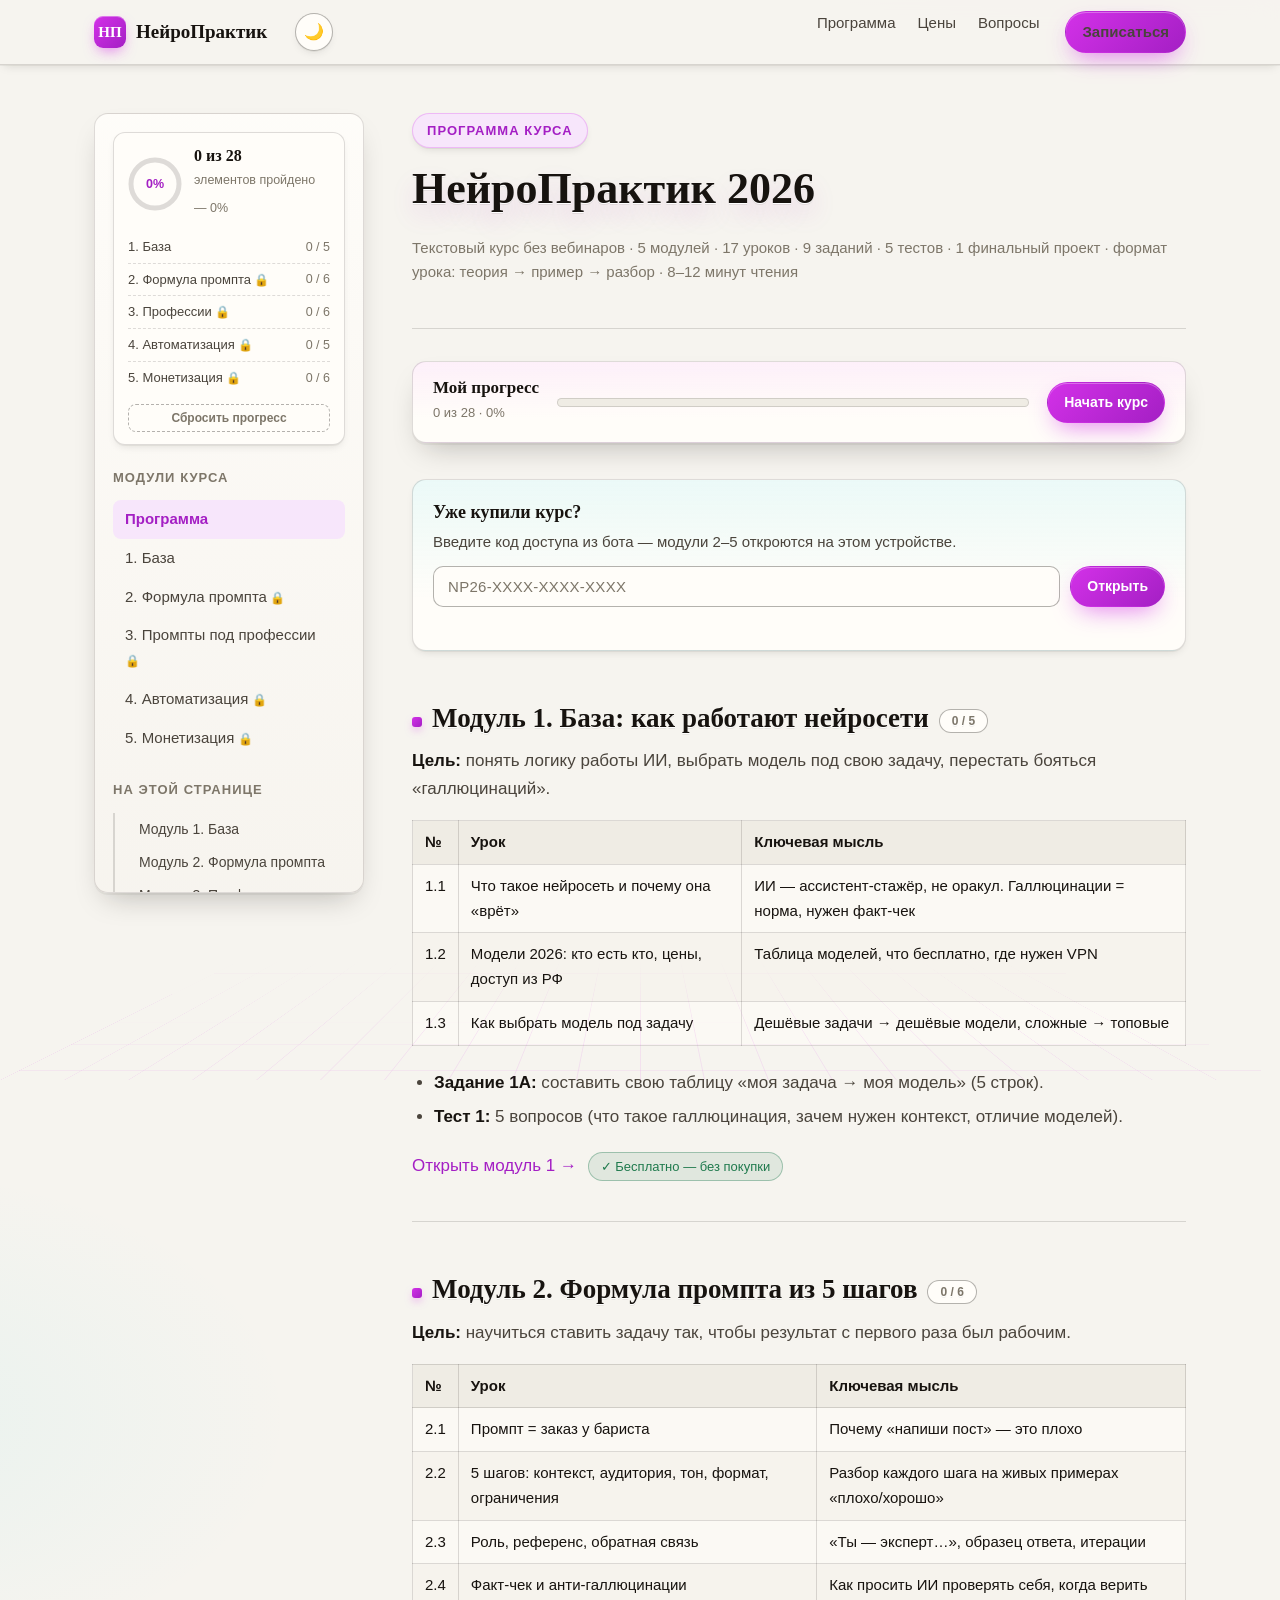
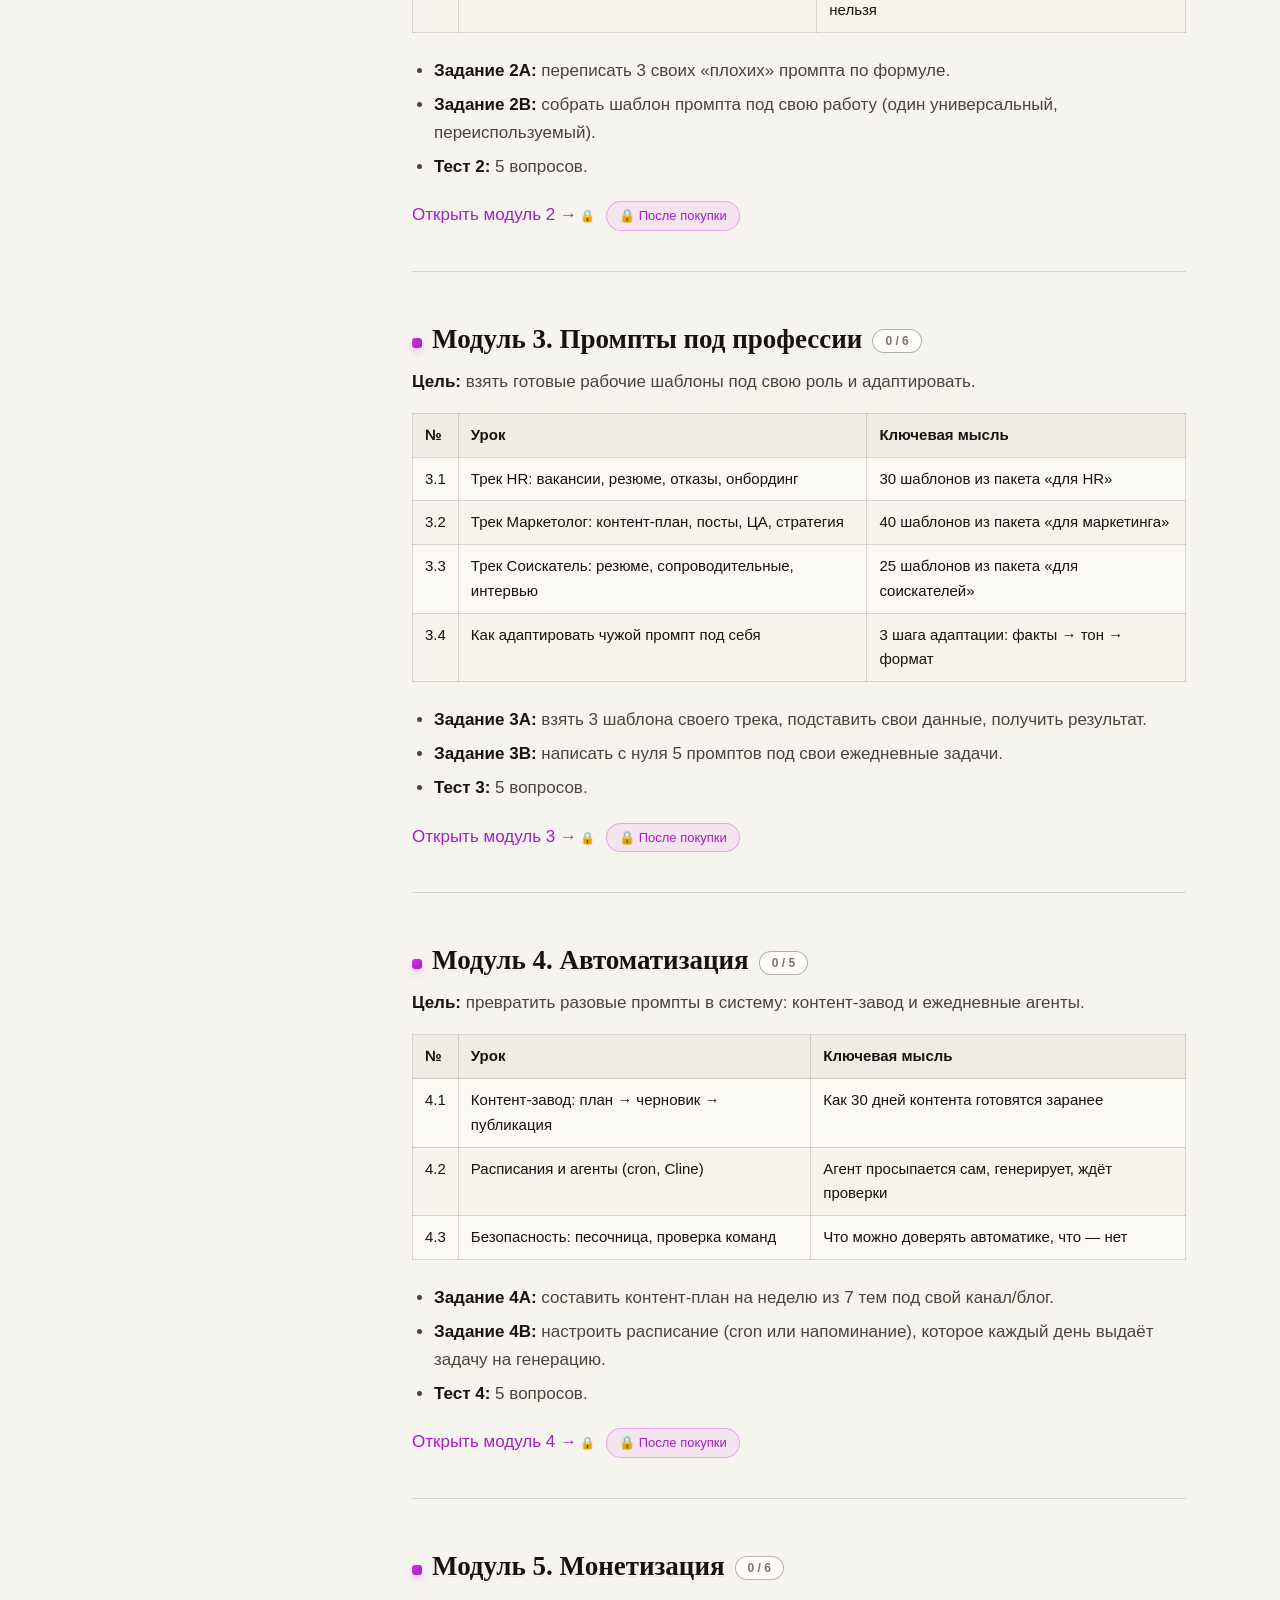
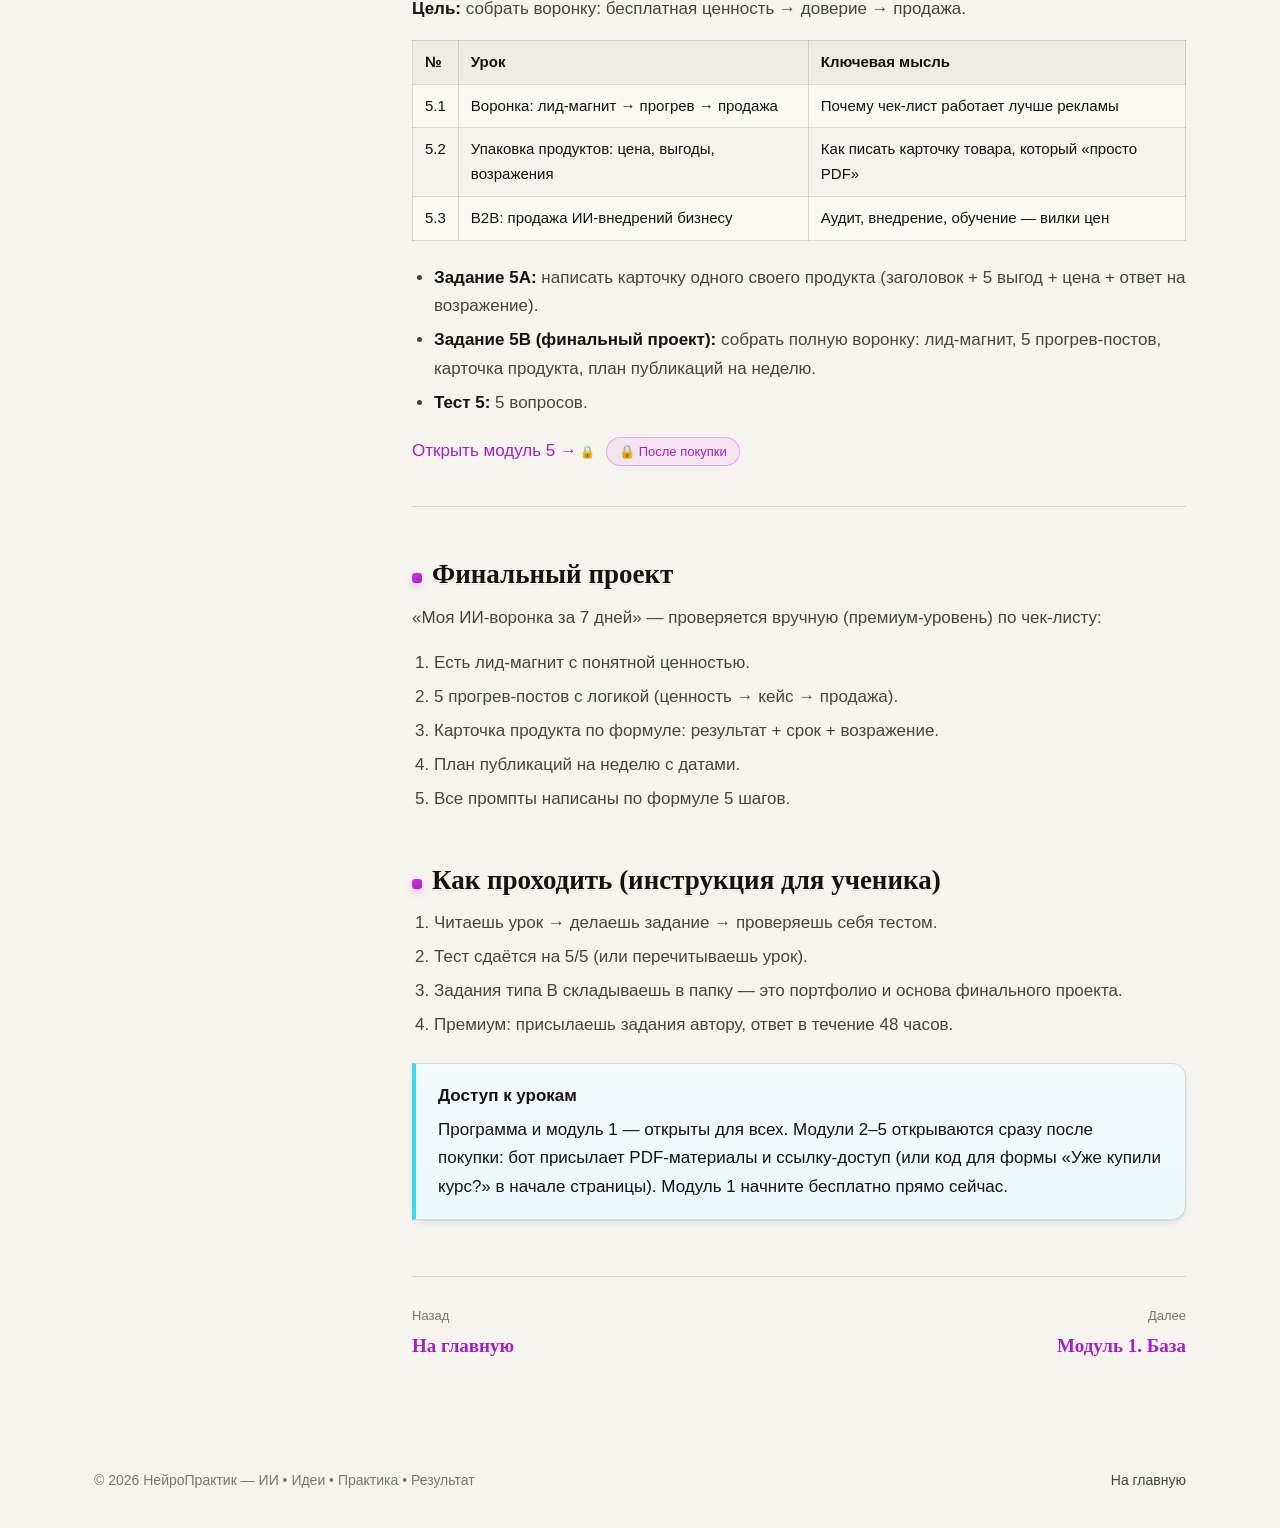
==== commit 7c1717fe: "Закрытые модули 2–5: доступ по коду из бота + честная логика выдачи и FAQ - Сайт: программа и модуль" ====
--- a/kurs/index.html
+++ b/kurs/index.html
@@ -4,6 +4,7 @@
   <meta charset="UTF-8">
   <meta name="viewport" content="width=device-width, initial-scale=1.0">
   <script>try{var t=localStorage.getItem('np-theme');if(!t)t=window.matchMedia&&matchMedia('(prefers-color-scheme: dark)').matches?'dark':'light';document.documentElement.setAttribute('data-theme',t);}catch(e){}</script>
+  <script src="../assets/js/access-hash.js"></script>
   <title>Программа курса — НейроПрактик 2026</title>
   <link rel="icon" type="image/svg+xml" href="../assets/img/favicon.svg">
   <link rel="stylesheet" href="../assets/css/style.css">
@@ -58,6 +59,20 @@
         <p class="lesson-meta">Текстовый курс без вебинаров · 5 модулей · 17 уроков · 9 заданий · 5 тестов · 1 финальный проект · формат урока: теория → пример → разбор · 8–12 минут чтения</p>
       </header>
 
+      <div class="unlock-card">
+        <div class="unlock-card-text">
+          <b>Уже купили курс?</b>
+          <span>Введите код доступа из бота — модули 2–5 откроются на этом устройстве.</span>
+        </div>
+        <form class="unlock-form" id="unlockForm" autocomplete="off">
+          <div class="unlock-row">
+            <input id="unlockKey" type="text" name="key" placeholder="NP26-XXXX-XXXX-XXXX" spellcheck="false" aria-label="Код доступа">
+            <button class="btn btn-primary btn-small" type="submit">Открыть</button>
+          </div>
+          <p class="unlock-msg" id="unlockMsg" role="status" aria-live="polite"></p>
+        </form>
+      </div>
+
       <h2 id="module-1">Модуль 1. База: как работают нейросети</h2>
       <p><strong>Цель:</strong> понять логику работы ИИ, выбрать модель под свою задачу, перестать бояться «галлюцинаций».</p>
       <div class="table-scroll">
@@ -74,7 +89,7 @@
         <li><strong>Задание 1A:</strong> составить свою таблицу «моя задача → моя модель» (5 строк).</li>
         <li><strong>Тест 1:</strong> 5 вопросов (что такое галлюцинация, зачем нужен контекст, отличие моделей).</li>
       </ul>
-      <p><a href="modul-1.html">Открыть модуль 1 →</a></p>
+      <p><a href="modul-1.html">Открыть модуль 1 →</a> <span class="lock-hint free">✓ Бесплатно — без покупки</span></p>
 
       <hr>
 
@@ -96,7 +111,7 @@
         <li><strong>Задание 2B:</strong> собрать шаблон промпта под свою работу (один универсальный, переиспользуемый).</li>
         <li><strong>Тест 2:</strong> 5 вопросов.</li>
       </ul>
-      <p><a href="modul-2.html">Открыть модуль 2 →</a></p>
+      <p><a href="modul-2.html">Открыть модуль 2 →</a> <span class="lock-hint locked">🔒 После покупки</span></p>
 
       <hr>
 
@@ -118,7 +133,7 @@
         <li><strong>Задание 3B:</strong> написать с нуля 5 промптов под свои ежедневные задачи.</li>
         <li><strong>Тест 3:</strong> 5 вопросов.</li>
       </ul>
-      <p><a href="modul-3.html">Открыть модуль 3 →</a></p>
+      <p><a href="modul-3.html">Открыть модуль 3 →</a> <span class="lock-hint locked">🔒 После покупки</span></p>
 
       <hr>
 
@@ -139,7 +154,7 @@
         <li><strong>Задание 4B:</strong> настроить расписание (cron или напоминание), которое каждый день выдаёт задачу на генерацию.</li>
         <li><strong>Тест 4:</strong> 5 вопросов.</li>
       </ul>
-      <p><a href="modul-4.html">Открыть модуль 4 →</a></p>
+      <p><a href="modul-4.html">Открыть модуль 4 →</a> <span class="lock-hint locked">🔒 После покупки</span></p>
 
       <hr>
 
@@ -160,7 +175,7 @@
         <li><strong>Задание 5B (финальный проект):</strong> собрать полную воронку: лид-магнит, 5 прогрев-постов, карточка продукта, план публикаций на неделю.</li>
         <li><strong>Тест 5:</strong> 5 вопросов.</li>
       </ul>
-      <p><a href="modul-5.html">Открыть модуль 5 →</a></p>
+      <p><a href="modul-5.html">Открыть модуль 5 →</a> <span class="lock-hint locked">🔒 После покупки</span></p>
 
       <hr>
 
@@ -183,8 +198,8 @@
       </ol>
 
       <div class="callout reveal">
-        <div class="callout-title">Платформа</div>
-        <p>Быстрый запуск — Boosty + Telegram-бот (комиссия ~10%). Масштаб с автодоступом и тестами — GetCourse. Международная аудитория — Gumroad. При 50+ продажах рекомендуется переезд на GetCourse.</p>
+        <div class="callout-title">Доступ к урокам</div>
+        <p>Программа и модуль 1 — открыты для всех. Модули 2–5 открываются сразу после покупки: бот присылает PDF-материалы и ссылку-доступ (или код для формы «Уже купили курс?» в начале страницы). Модуль 1 начните бесплатно прямо сейчас.</p>
       </div>
 
       <nav class="pager">
@@ -210,5 +225,6 @@
 
 <script src="../assets/js/app.js"></script>
 <script src="../assets/js/course.js"></script>
+<script src="../assets/js/access.js"></script>
 </body>
 </html>
--- a/assets/css/course.css
+++ b/assets/css/course.css
@@ -358,3 +358,83 @@
   .btn-primary::after { display: none; }
   .np-ring .fg, .np-bar i { transition: none; }
 }
+
+/* ==========================================================================
+   ДОСТУП К ЗАКРЫТЫМ МОДУЛЯМ (модули 2–5)
+   ========================================================================== */
+
+@media (prefers-reduced-motion: reduce) {
+  .lock-card, .gate-content, .unlock-card { animation: none !important; }
+}
+
+.gate-content { display: none; }
+html.np-unlocked .gate-content { display: block; }
+
+/* карточка «модуль открывается после покупки» */
+.lock-card {
+  background: linear-gradient(180deg, rgba(240, 125, 255, 0.12), transparent 60%), var(--card);
+  border: 1px solid var(--line); border-radius: var(--radius);
+  padding: 28px 26px; margin: 14px 0 26px; box-shadow: var(--depth-2);
+}
+.lock-icon { font-size: 34px; line-height: 1; margin-bottom: 10px; }
+.lock-card h2 { font-size: 24px; margin-bottom: 10px; }
+.lock-card p { color: var(--ink-soft); margin-bottom: 10px; }
+.lock-note { font-size: 15px; }
+.lock-actions { display: flex; flex-wrap: wrap; gap: 12px; margin: 16px 0 6px; }
+.lock-help { font-size: 14px; color: var(--muted); }
+html.np-unlocked .lock-card { display: none; }
+html.np-checking .lock-card { display: none; }
+
+/* форма «Уже купили?» */
+.unlock-form { margin: 18px 0 10px; border-top: 1px dashed var(--line); padding-top: 16px; }
+.unlock-form label { display: block; font-weight: 600; font-size: 15px; margin-bottom: 8px; }
+.unlock-row { display: flex; flex-wrap: wrap; gap: 10px; }
+.unlock-row input {
+  flex: 1 1 260px; min-width: 200px; padding: 11px 14px;
+  font: 500 15px var(--body); color: var(--ink);
+  background: var(--card); border: 1px solid var(--line-strong);
+  border-radius: 10px; letter-spacing: 0.02em;
+}
+.unlock-row input::placeholder { color: var(--muted); }
+.unlock-row input:focus { outline: 2px solid var(--violet); outline-offset: 1px; border-color: var(--violet); }
+.unlock-msg { margin: 10px 0 0; font-size: 14px; min-height: 1.2em; color: var(--muted); }
+.unlock-msg.ok { color: var(--green); }
+.unlock-msg.bad { color: #c0264f; }
+html[data-theme="dark"] .unlock-msg.bad { color: #ff7a9d; }
+
+/* компактная карточка покупателя на странице программы */
+.unlock-card {
+  background: linear-gradient(180deg, rgba(61, 219, 232, 0.10), transparent 70%), var(--card);
+  border: 1px solid var(--line); border-radius: var(--radius);
+  padding: 18px 20px; margin: 2px 0 26px; box-shadow: var(--depth-1);
+}
+.unlock-card-text { margin-bottom: 10px; }
+.unlock-card-text b { display: block; font-family: var(--display); font-size: 18px; }
+.unlock-card-text span { color: var(--ink-soft); font-size: 15px; }
+.unlock-card .unlock-form { margin: 0; border-top: none; padding-top: 0; }
+.unlock-card .unlock-msg { margin-top: 8px; }
+html.np-unlocked .unlock-card { display: none; }
+html.np-checking .unlock-card { display: none; }
+
+/* подписи «бесплатно / после покупки» на странице программы */
+.lock-hint {
+  display: inline-block; font-size: 13px; border-radius: 999px;
+  padding: 3px 12px; margin-left: 6px; border: 1px solid var(--line);
+  background: var(--paper-2); color: var(--ink-soft); white-space: nowrap;
+}
+.lock-hint.locked { background: rgba(211, 49, 232, 0.08); border-color: rgba(211, 49, 232, 0.35); color: var(--violet-deep); }
+.lock-hint.open,
+.lock-hint.free { background: rgba(31, 122, 77, 0.10); border-color: rgba(31, 122, 77, 0.35); color: var(--green); }
+html[data-theme="dark"] .lock-hint.locked { background: rgba(228, 77, 255, 0.14); border-color: rgba(228, 77, 255, 0.4); }
+html[data-theme="dark"] .lock-hint.open,
+html[data-theme="dark"] .lock-hint.free { background: rgba(63, 174, 125, 0.16); border-color: rgba(63, 174, 125, 0.45); }
+
+/* чипы на лендинге */
+.chip-free { border-color: rgba(31, 122, 77, 0.45); color: var(--green); }
+.chip-lock { border-color: rgba(211, 49, 232, 0.45); color: var(--violet-deep); }
+html[data-theme="dark"] .chip-free { border-color: rgba(63, 174, 125, 0.5); }
+html[data-theme="dark"] .chip-lock { border-color: rgba(228, 77, 255, 0.5); }
+
+.modules-note { margin-top: 18px; color: var(--muted); font-size: 15px; }
+
+.np-lock-mark, .np-unlock-mark { font-size: 12px; }
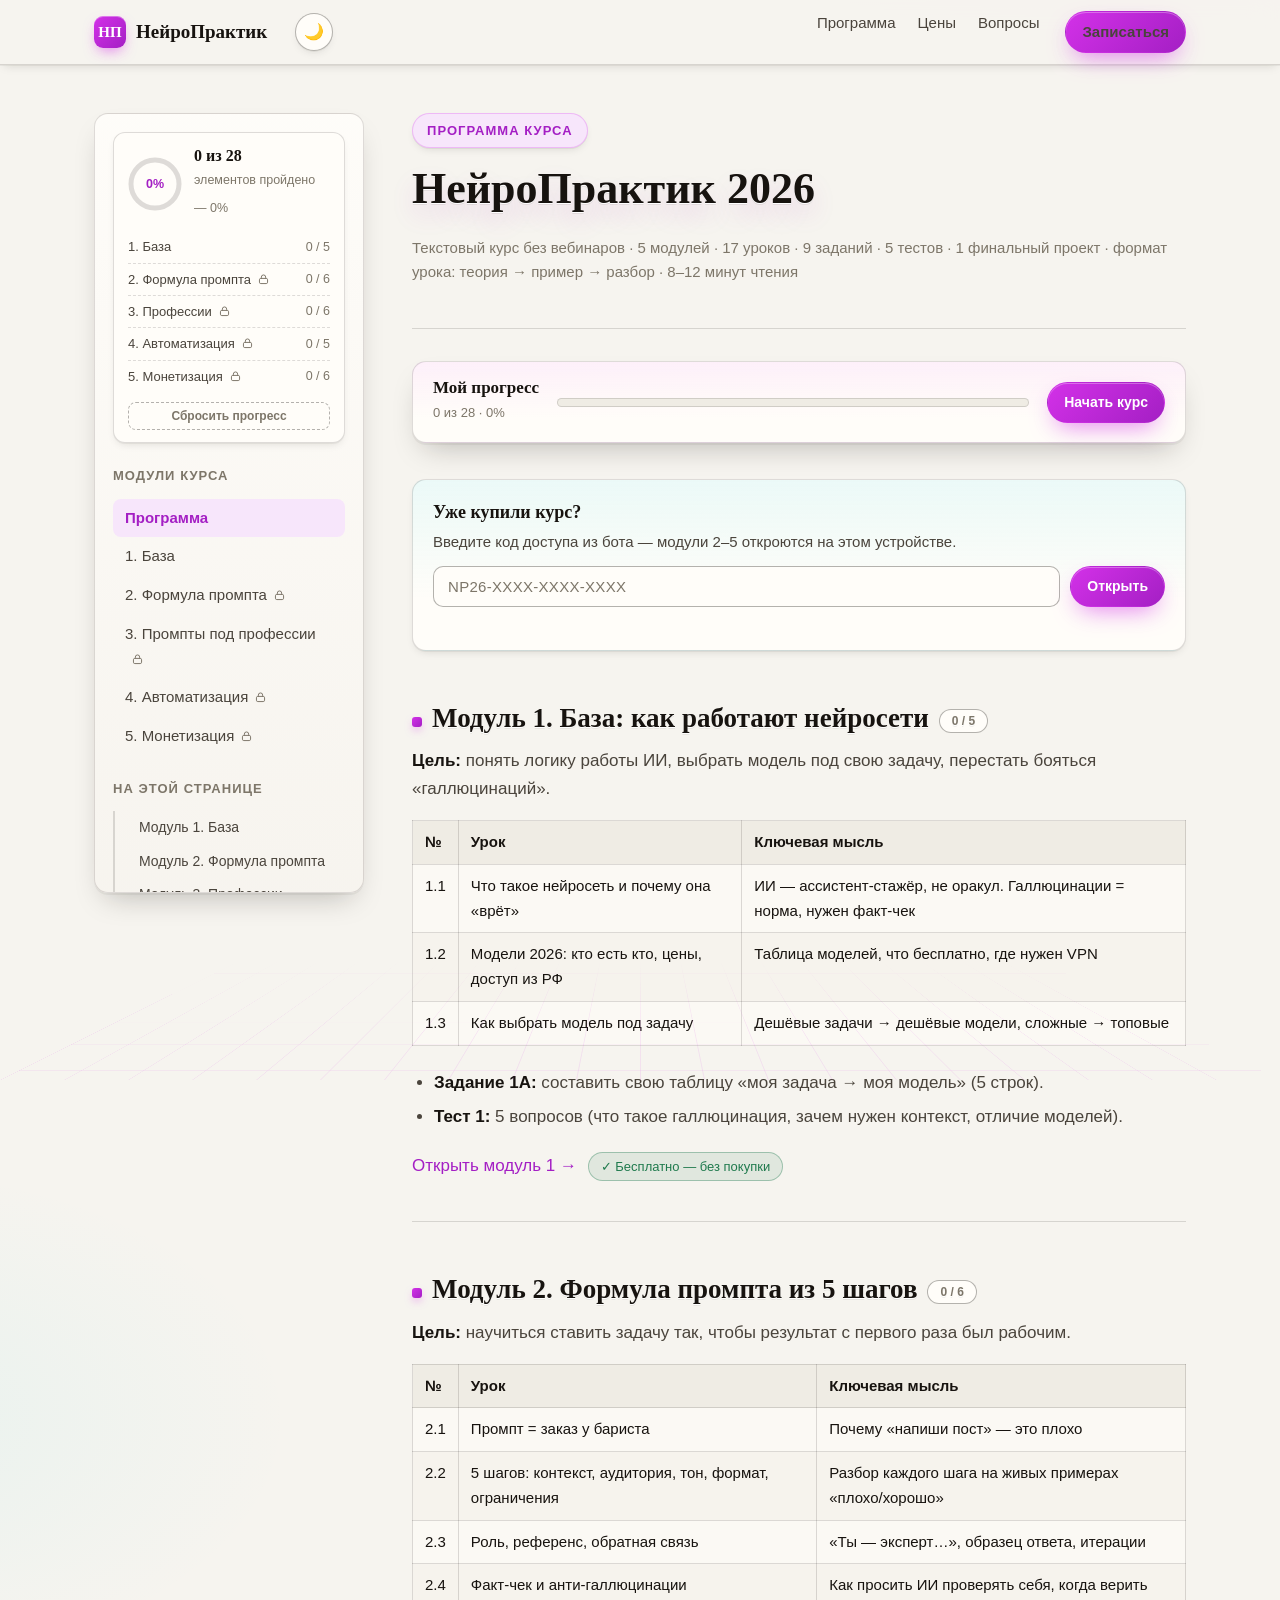
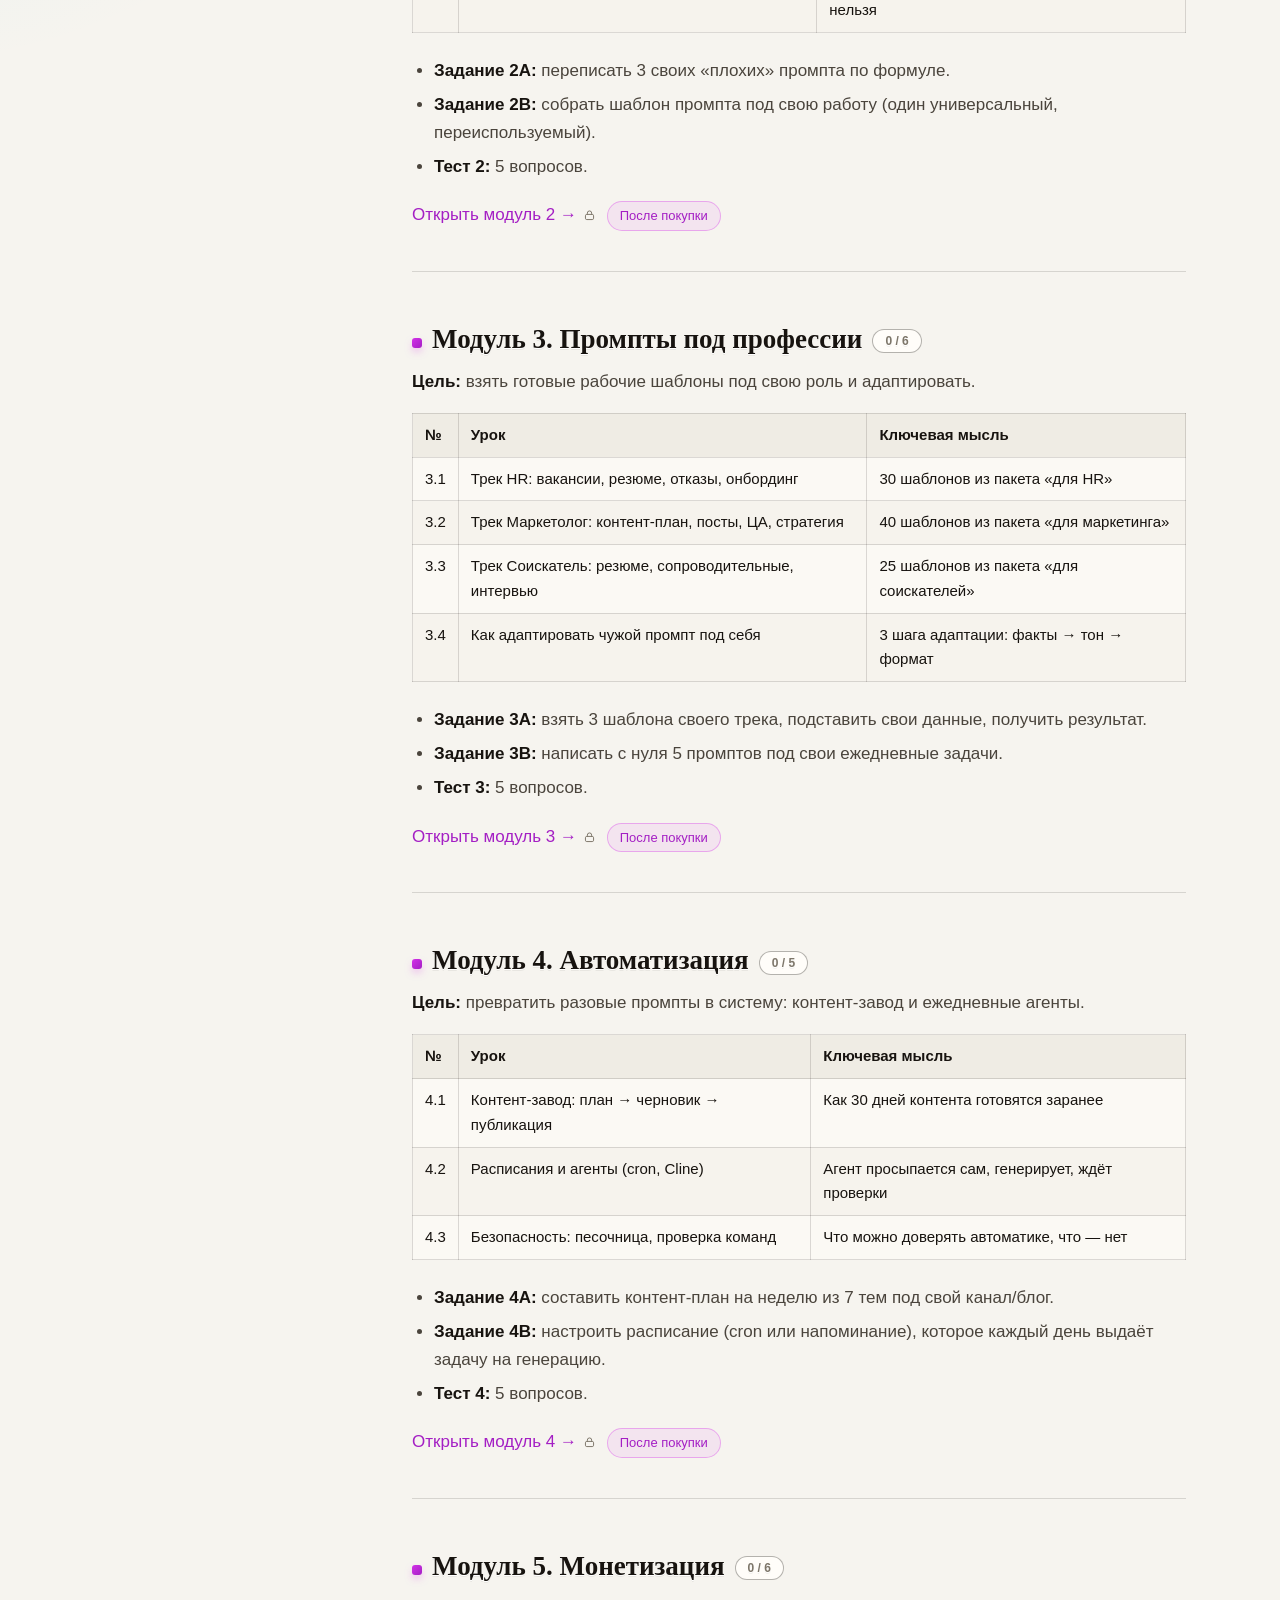
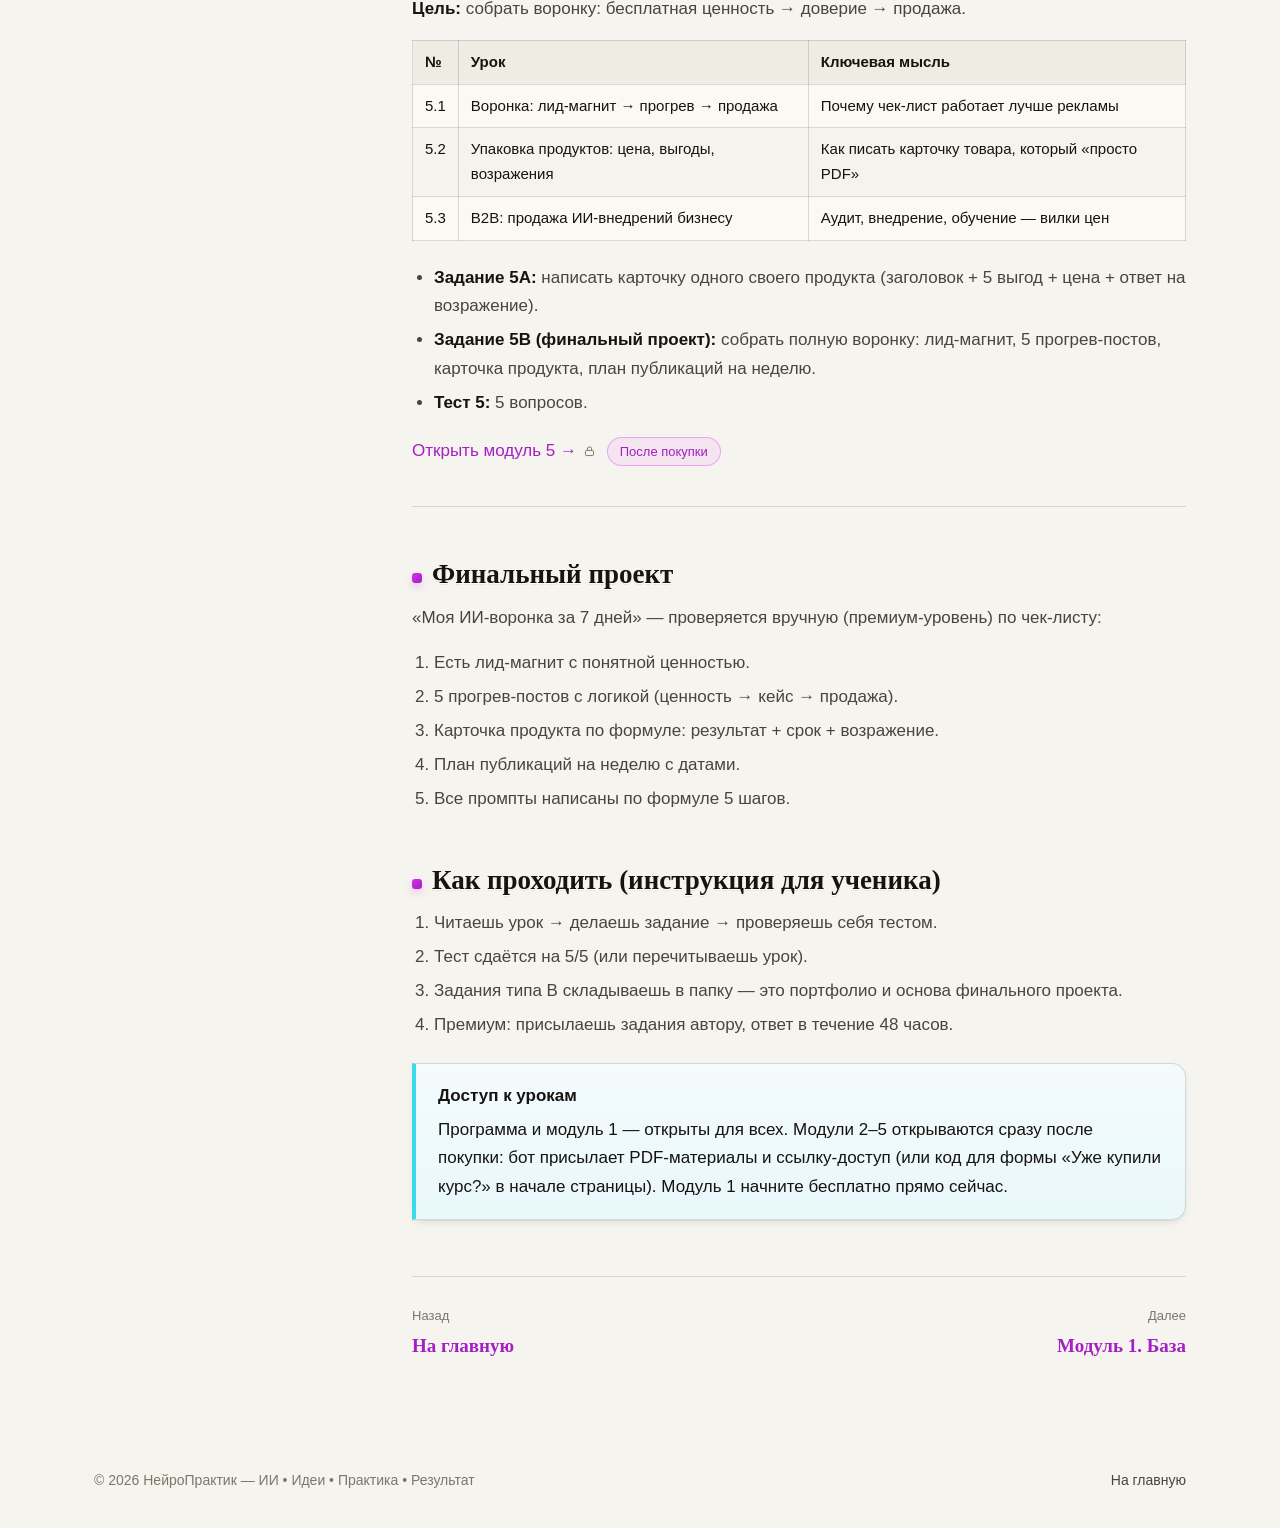
==== commit baa03ef2: "Дизайн: эмодзи-замки заменены на SVG-иконки, чипы и подписи без эмодзи" ====
--- a/kurs/index.html
+++ b/kurs/index.html
@@ -111,7 +111,7 @@
         <li><strong>Задание 2B:</strong> собрать шаблон промпта под свою работу (один универсальный, переиспользуемый).</li>
         <li><strong>Тест 2:</strong> 5 вопросов.</li>
       </ul>
-      <p><a href="modul-2.html">Открыть модуль 2 →</a> <span class="lock-hint locked">🔒 После покупки</span></p>
+      <p><a href="modul-2.html">Открыть модуль 2 →</a> <span class="lock-hint locked">После покупки</span></p>
 
       <hr>
 
@@ -133,7 +133,7 @@
         <li><strong>Задание 3B:</strong> написать с нуля 5 промптов под свои ежедневные задачи.</li>
         <li><strong>Тест 3:</strong> 5 вопросов.</li>
       </ul>
-      <p><a href="modul-3.html">Открыть модуль 3 →</a> <span class="lock-hint locked">🔒 После покупки</span></p>
+      <p><a href="modul-3.html">Открыть модуль 3 →</a> <span class="lock-hint locked">После покупки</span></p>
 
       <hr>
 
@@ -154,7 +154,7 @@
         <li><strong>Задание 4B:</strong> настроить расписание (cron или напоминание), которое каждый день выдаёт задачу на генерацию.</li>
         <li><strong>Тест 4:</strong> 5 вопросов.</li>
       </ul>
-      <p><a href="modul-4.html">Открыть модуль 4 →</a> <span class="lock-hint locked">🔒 После покупки</span></p>
+      <p><a href="modul-4.html">Открыть модуль 4 →</a> <span class="lock-hint locked">После покупки</span></p>
 
       <hr>
 
@@ -175,7 +175,7 @@
         <li><strong>Задание 5B (финальный проект):</strong> собрать полную воронку: лид-магнит, 5 прогрев-постов, карточка продукта, план публикаций на неделю.</li>
         <li><strong>Тест 5:</strong> 5 вопросов.</li>
       </ul>
-      <p><a href="modul-5.html">Открыть модуль 5 →</a> <span class="lock-hint locked">🔒 После покупки</span></p>
+      <p><a href="modul-5.html">Открыть модуль 5 →</a> <span class="lock-hint locked">После покупки</span></p>
 
       <hr>
 
--- a/assets/css/course.css
+++ b/assets/css/course.css
@@ -376,7 +376,16 @@
   border: 1px solid var(--line); border-radius: var(--radius);
   padding: 28px 26px; margin: 14px 0 26px; box-shadow: var(--depth-2);
 }
-.lock-icon { font-size: 34px; line-height: 1; margin-bottom: 10px; }
+.lock-icon {
+  width: 56px; height: 56px; border-radius: 18px; margin-bottom: 16px;
+  display: flex; align-items: center; justify-content: center;
+  background: rgba(211, 49, 232, 0.10); border: 1px solid rgba(211, 49, 232, 0.30);
+  color: var(--violet-deep); box-shadow: var(--depth-1);
+}
+.lock-icon svg { width: 26px; height: 26px; display: block; }
+html[data-theme="dark"] .lock-icon {
+  background: rgba(228, 77, 255, 0.13); border-color: rgba(228, 77, 255, 0.38); color: var(--violet);
+}
 .lock-card h2 { font-size: 24px; margin-bottom: 10px; }
 .lock-card p { color: var(--ink-soft); margin-bottom: 10px; }
 .lock-note { font-size: 15px; }
@@ -437,4 +446,6 @@
 
 .modules-note { margin-top: 18px; color: var(--muted); font-size: 15px; }
 
-.np-lock-mark, .np-unlock-mark { font-size: 12px; }
+.np-lock-mark { display: inline-flex; vertical-align: -2px; margin-left: 6px; color: var(--muted); }
+.np-lock-mark svg { width: 13px; height: 13px; display: block; }
+.np-unlock-mark { margin-left: 6px; font-size: 13px; font-weight: 600; color: var(--green); }
